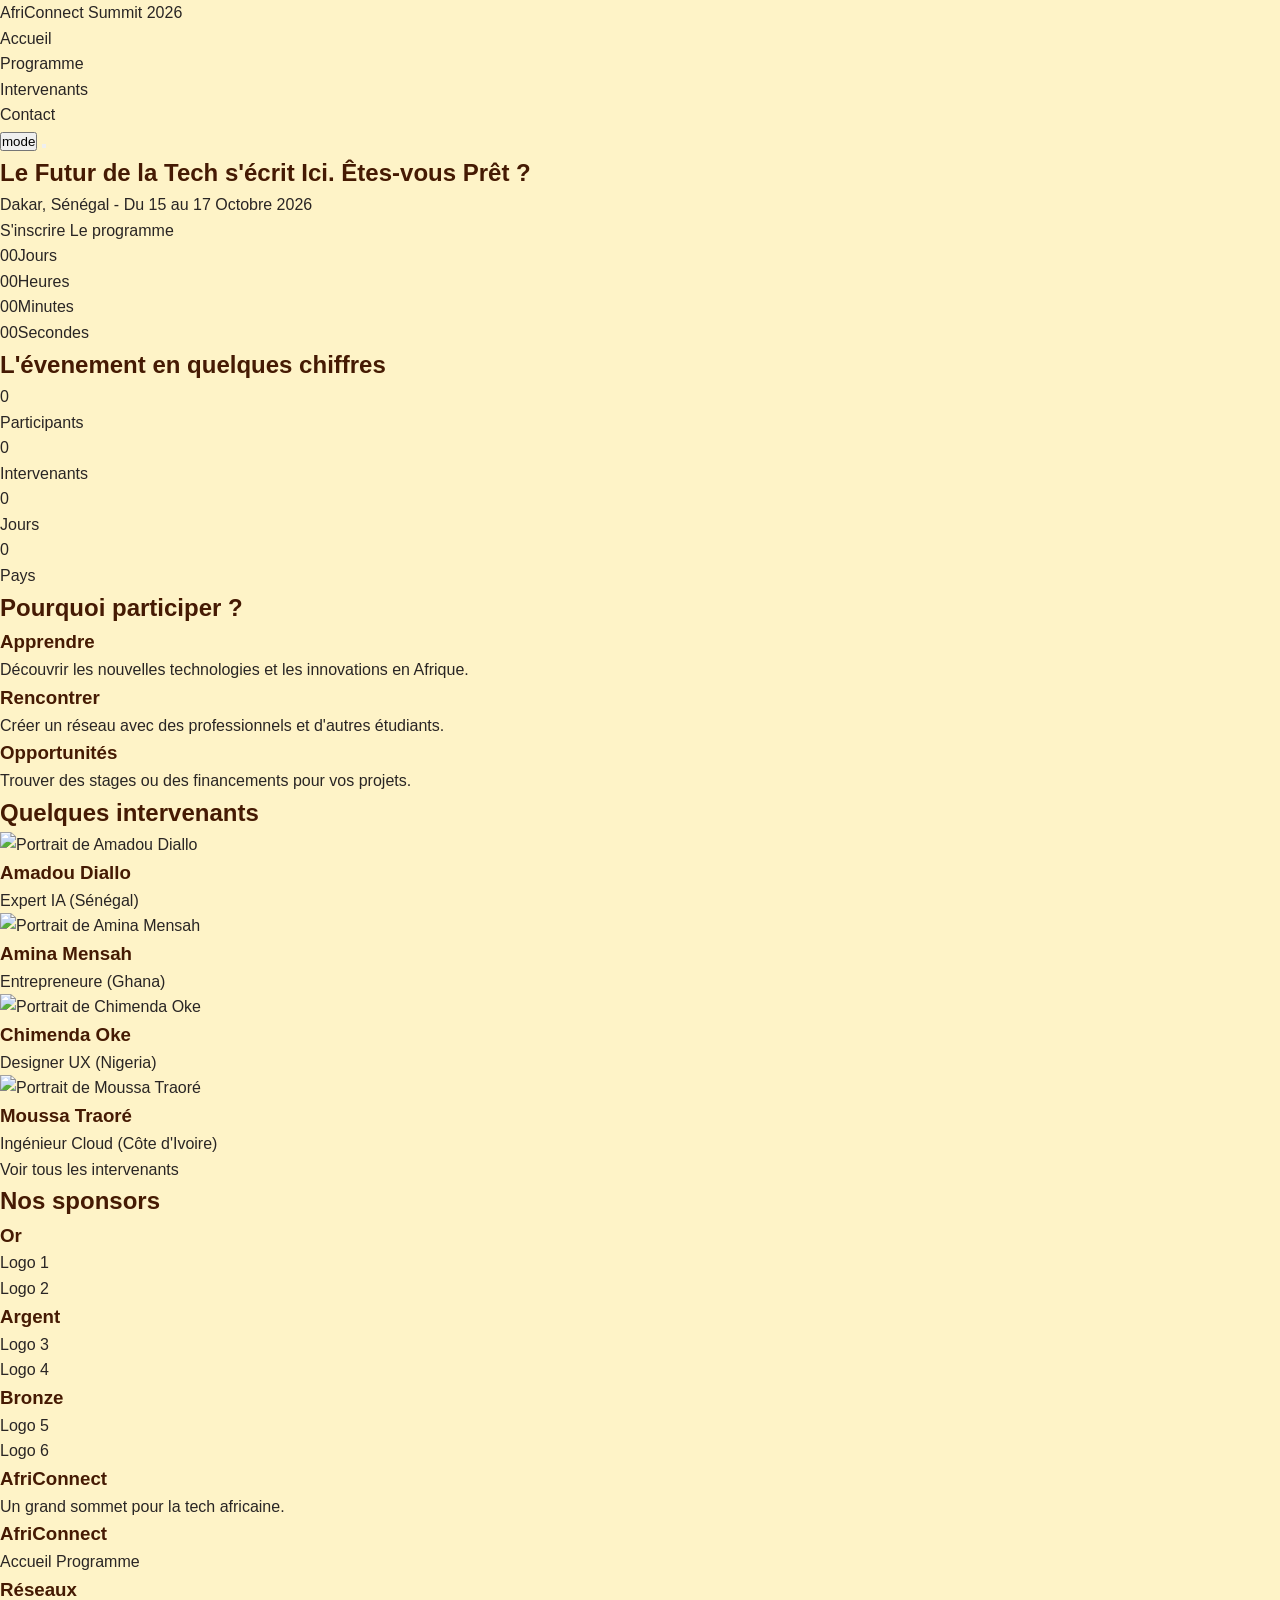
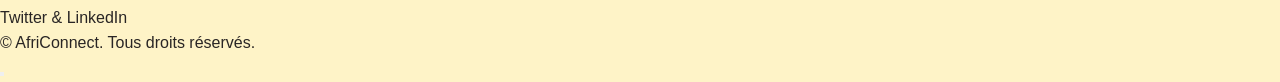
==== index.html @ 82959a4e "Configuration du fichier style.css, des variables globales et des polices" ====
<!DOCTYPE html>
<html lang="fr">
<head>
    <meta charset="UTF-8">
    <meta name="viewport" content="width=device-width, initial-scale=1.0">
    <title>AfriConnectSummit—Accueil</title>
<link rel="stylesheet" href="./css/style.css">
</head>
<body>
    <header class="main-header">
        <nav class="navbar">
            <a href="index.html" class="Nav-logo" >AfriConnect Summit 2026</a>
            <ul class="Nav-links">
                <li>
                    <a href="index.html" class="active">Accueil</a>
                </li>
                <li>
                    <a href="programme.html">Programme</a>
                </li>
                <li>
                    <a href="intervenants.html">Intervenants</a>
                </li>
                <li>
                    <a href="contact.html">Contact</a>
                </li>
            </ul>
             <div class="nav-buttons">
                <button id="theme-toggle">mode</button>
                <button class="hamburger"></button>
            </div>
        </nav>
    </header>

    <main>
        <section class="Hero">
                <h1>Le Futur de la Tech s'écrit Ici. Êtes-vous Prêt ?</h1>
                <p class="Hero-subtitle">Dakar, Sénégal - Du 15 au 17 Octobre 2026</p>
                <div class="hero-buttons">
                    <a href="contact.html" class="btn">S'inscrire</a>
                    <a href="programme.html" class="btn">Le programme</a>
                </div>
                <div class="countdown">
                    <div> <span id="jour">00</span>Jours</div>
                    <div> <span id="heure">00</span>Heures</div>
                   <div> <span id="minute">00</span>Minutes</div>
                    <div> <span id="seconde">00</span>Secondes</div>
                </div>
        </section>
        <section class="stats">
            <h2>L'évenement en quelques chiffres</h2>
            <div class="stats-container">
                <div class="parti-stats">
                     <span class="num" nombre="1200">0</span>
                    <p>Participants</p>
                </div>
                 <div class="parti-stats">
                     <span class="num" nombre="48">0</span>
                    <p>Intervenants</p>
                </div>
                 <div class="parti-stats">
                     <span class="num" nombre="3">0</span>
                    <p>Jours</p>
                </div>
                 <div class="parti-stats">
                     <span class="num" nombre="12">0</span>
                    <p>Pays</p>
                </div>
            </div>
        </section>
        <section class="arguments">
            <h2>Pourquoi participer ?</h2>
            <div class="container-argu">
                <article class="partie-article">
                    <i class="bi bi-cpu"></i>
                    <h3>Apprendre</h3>
                    <p>Découvrir les nouvelles technologies et les innovations en Afrique.</p>
                </article>
                 <article class="partie-article">
                    <i class="bi bi-pop"></i>
                    <h3>Rencontrer</h3>
                    <p>Créer un réseau avec des professionnels et d'autres étudiants.</p>
                </article>
                 <article class="partie-article">
                    <i class="bi bi-stage"></i>
                    <h3>Opportunités</h3>
                    <p>Trouver des stages ou des financements pour vos projets.</p>
                </article>
            </div>
        </section>
        <section class="intervenants">
            <h2>Quelques intervenants</h2>
             <div class="inter-grille">
                <article class="inter-carte">
                    <img src="" alt="Portrait de Amadou Diallo">
                    <h3>Amadou Diallo</h3>
                    <p>Expert IA (Sénégal)</p>
                </article>
                <article class="inter-carte">
                    <img src="" alt="Portrait de Amina Mensah">
                    <h3> Amina Mensah</h3>
                    <p>Entrepreneure (Ghana)</p>
                </article>
                <article class="inter-carte">
                    <img src="" alt="Portrait de Chimenda Oke">
                    <h3> Chimenda Oke</h3>
                    <p>Designer UX (Nigeria)</p>
                </article>
                 <article class="inter-carte">
                    <img src="" alt="Portrait de Moussa Traoré">
                    <h3>Moussa Traoré</h3>
                    <p>Ingénieur Cloud (Côte d'Ivoire)</p>
                </article>
                </div>
                <a href="intervenants.html" class="link-more">Voir tous les intervenants</a>
        </section>
        <section class="sponsor">
            <h2>Nos sponsors</h2>
            <div class="sponsor-level">
                <h3>Or</h3>
                <div class="logo-flex"><div>Logo 1</div><div>Logo 2</div></div>
            </div>

             <div class="sponsor-level">
                <h3>Argent</h3>
                <div class="logo-flex"><div>Logo 3</div><div>Logo 4</div></div>
            </div>
            <div class="sponsor-level">
                <h3>Bronze</h3>
                <div class="logo-flex"><div>Logo 5</div><div>Logo 6</div></div>
            </div>

        </section>
    </main>

    <footer class="footer">
        <div class="grille-footer">
            <div>
                 <h3>AfriConnect</h3>
                <p>Un grand sommet pour la tech africaine.</p>
            </div>
           
             <div>
                 <h3>AfriConnect</h3>
                <p>
                    <a href="index.html">Accueil</a> 
                    <a href="programme.html">Programme</a>
                </p>
            </div>

             <div>
                 <h3>Réseaux</h3>
                <p>Twitter & LinkedIn</p>
                 <p class="copy">&copy; <span id="year"></span> AfriConnect. Tous droits réservés.</p>
        <button id="back-to-top"></button>
            </div>

        </div>

    </footer>

    
    <script src="./js/main.js"></script>
</body>
</html>
---- css/style.css ----
@import url('https:googleapis.com');
:root {
    --police-titre: 'Montserrat',sans-serif;
    --police-corps: 'Open Sans',sans-serif;

    --couleur-primaire: #78350f;
    --couleur-secondaire: #451a03;

    --couleur-fond:#fef3c7; 
    --couleur-texte: #292524;  
    
    --arrondi-composant: 8px;
    --transition-vitesse: 0.3s ease ;

}

[data-theme='dark'] {
    --couleur-fond: #1c1917;  
    --couleur-texte: #f5f5f4;    
    --couleur-primaire: #fcd34d;
    --couleur-secondaire: #2e2a24;  
    
}

* {
    margin: 0;
    padding: 0;
    box-sizing: border-box;
}

body{
    font-family: var(--police-corps);
    background-color: var(--couleur-fond);
    color: var(--couleur-texte);
    line-height: 1.6;

    transition: background-color var(--transition-vitesse), color var(--transition-vitesse);

}

h1,h2,h3,h4 {
    font-family: var(--police-titre);
    color: var(--couleur-secondaire);
    transition: color var(--transition-vitesse);
}

[data-theme='dark'] h1,
[data-theme='dark'] h2,
[data-theme='dark'] h3,
[data-theme='dark'] h4 {
    color: var(--couleur-texte);
}

a {
    text-decoration: none;
    color: inherit;
}

ul {
    list-style: none;
}
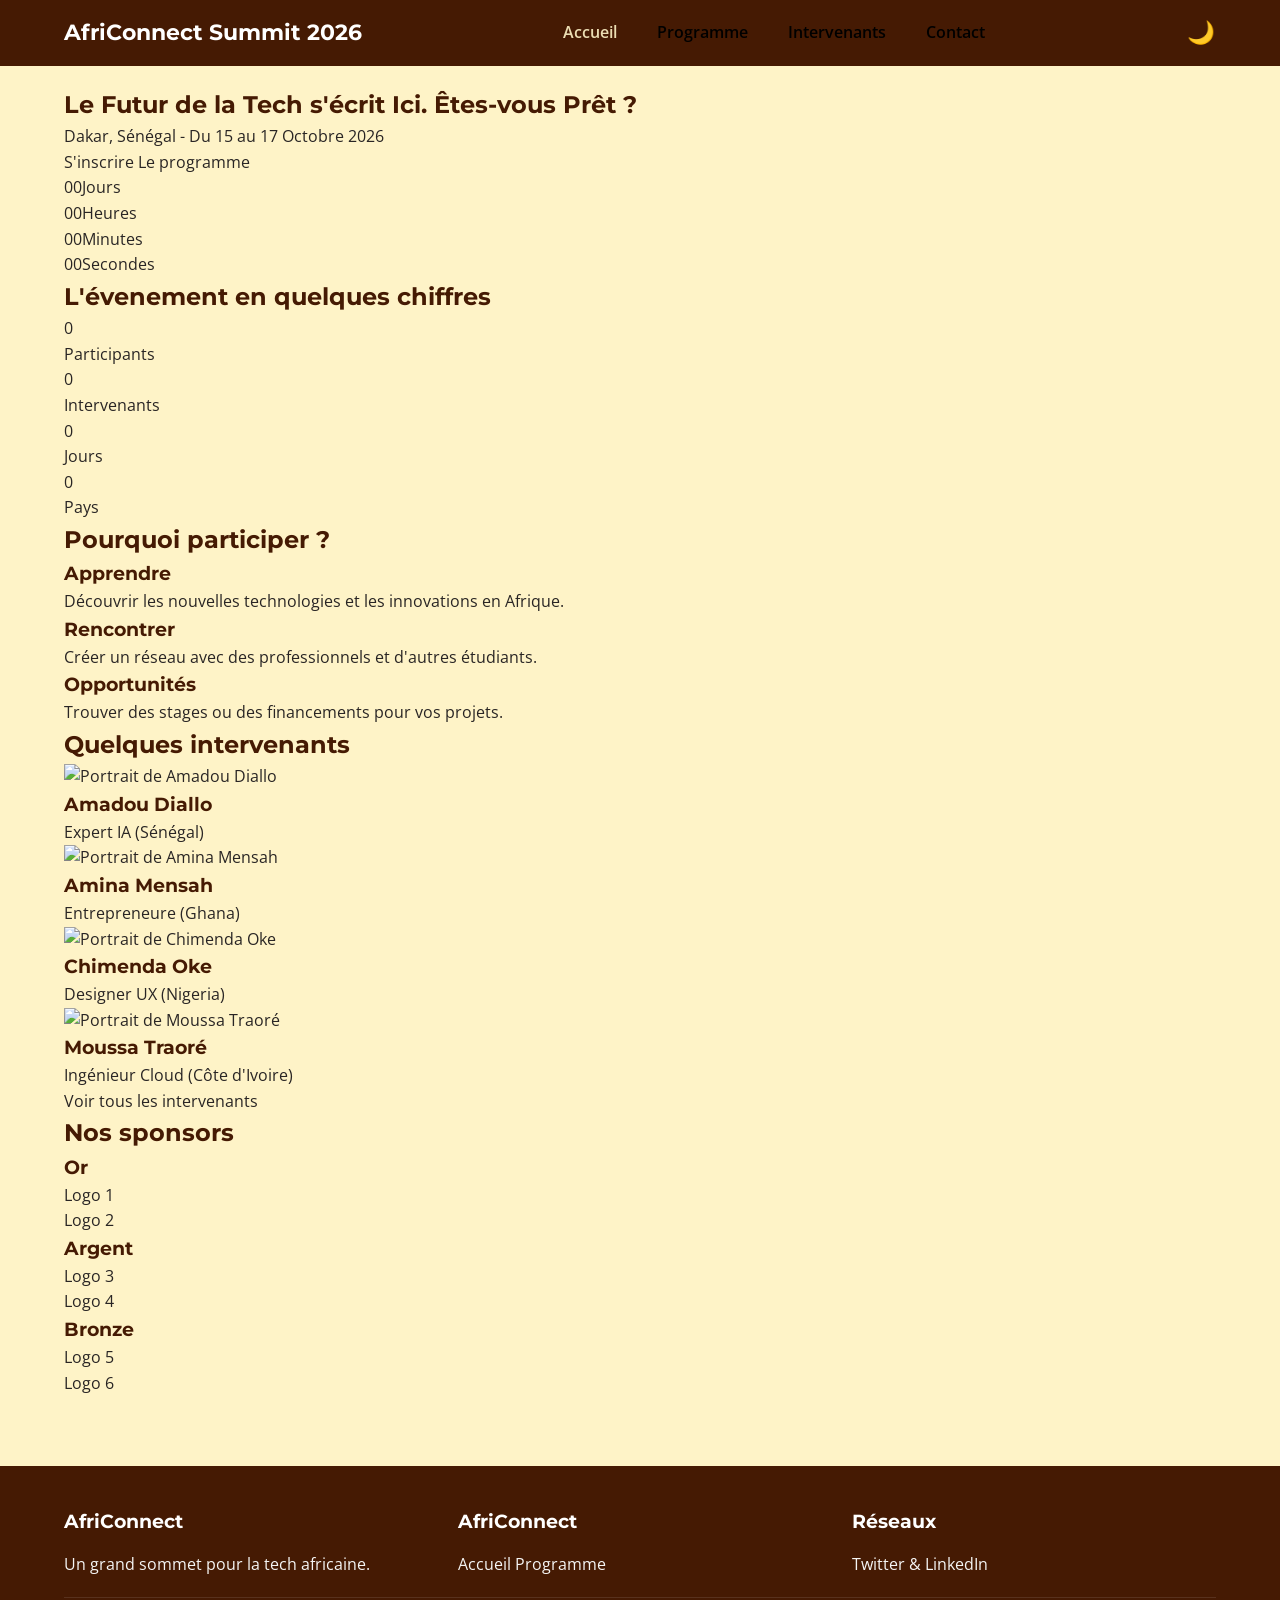
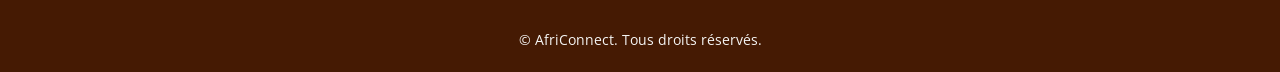
==== commit 7266cd52: "Stylisation de la navbar, du footer et adaptabilité mobile en Flexbox" ====
--- a/index.html
+++ b/index.html
@@ -26,7 +26,7 @@
             </ul>
              <div class="nav-buttons">
                 <button id="theme-toggle">mode</button>
-                <button class="hamburger"></button>
+                <button class="hamburger">☰</button>
             </div>
         </nav>
     </header>
@@ -150,11 +150,12 @@
              <div>
                  <h3>Réseaux</h3>
                 <p>Twitter & LinkedIn</p>
-                 <p class="copy">&copy; <span id="year"></span> AfriConnect. Tous droits réservés.</p>
+                
         <button id="back-to-top"></button>
             </div>
-
+            
         </div>
+         <p class="copy">&copy; <span id="year"></span> AfriConnect. Tous droits réservés.</p>
 
     </footer>
 
--- a/css/style.css
+++ b/css/style.css
@@ -1,4 +1,4 @@
-@import url('https:googleapis.com');
+@import url('https://fonts.googleapis.com/css2?family=Montserrat:wght@400;700&family=Open+Sans:wght@400;600&display=swap');
 :root {
     --police-titre: 'Montserrat',sans-serif;
     --police-corps: 'Open Sans',sans-serif;
@@ -43,6 +43,11 @@
     color: var(--couleur-secondaire);
     transition: color var(--transition-vitesse);
 }
+img {
+    max-width: 100%;
+    height: auto;
+    display: block;
+}
 
 [data-theme='dark'] h1,
 [data-theme='dark'] h2,
@@ -60,7 +65,164 @@
     list-style: none;
 }
 
-
-
-
-
+.main-header {
+    background-color: var(--couleur-secondaire);
+    color: #ffffff; 
+    position: sticky; 
+    top: 0;
+    z-index: 1000;
+    padding: 15px 5%;
+}
+
+.navbar{
+    display: flex;
+    justify-content: space-between;
+    align-items: center;
+}
+
+.Nav-logo{
+    font-family: var(--police-titre);
+    font-size: 1.4rem;
+    font-weight: bold;
+    color: #ffffff;
+    white-space: nowrap;
+}
+
+.Nav-links{
+    display: flex;
+    gap: 20px;
+}
+.Nav-links a {
+    color: #000000; 
+    font-weight: 600;
+    padding: 5px 10px;
+    transition: color var(--transition-vitesse);
+}
+
+.Nav-links a:hover, 
+.Nav-links a.active {
+    color: var(--couleur-fond); 
+    opacity: 0.9;
+}
+
+
+.nav-buttons {
+    display: flex;
+    align-items: center;
+    gap: 15px;
+}
+
+#theme-toggle {
+    background: transparent;
+    border: none;
+    color: #ffffff;
+    font-size: 0;
+    cursor: pointer;
+    position: relative;
+    width: 30px;
+    height: 30px;
+    display: flex;
+    align-items: center;
+    justify-content: center;
+}
+#theme-toggle::after {
+    content: "🌙";       
+    font-size: 1.4rem;  
+    position: absolute;
+
+}
+
+.hamburger {
+    background: transparent;
+    border: none;
+    color: white;
+    font-size: 1.6rem;
+    cursor: pointer;
+    display: none;
+}
+
+#theme-toggle:hover,
+.hamburger:hover {
+    transform: scale(1.1);
+    transition: transform var(--transition-vitesse);
+}
+main {
+    display: block; 
+    width: 100%;
+    padding: 20px 5%; 
+}
+.footer {
+    width: 100%;
+    max-width: 100%;
+    margin: 50px 0 0 0;
+    padding: 40px 5% 20px;
+    background-color: var(--couleur-secondaire);
+    color: #f5f5f4;
+}
+
+.grille-footer{
+    display: flex;
+    justify-content: space-between;
+    flex-wrap: wrap;
+    gap: 30px;
+    margin-bottom: 30px;
+    border-bottom: 1px solid rgba(255, 255, 255, 0.1);
+    padding-bottom: 20px;
+}
+
+.grille-footer div {
+    flex: 1;
+    min-width: 200px;
+}
+
+.footer h3 {
+    color: #ffffff;
+    margin-bottom: 15px;
+    font-size: 1.2rem;
+}
+
+.footer a {
+    color:  #f5f5f4;
+}
+.footer a:hover {
+    text-decoration: underline;
+}
+
+
+.copy {
+    text-align: center;
+    font-size:  0.9rem;
+    position: relative;
+}
+#back-to-top{
+    position: fixed;
+    bottom: 20px;
+    right: 20px;
+    background-color: var(--couleur-primaire);
+    color: #ffffff;
+    border: none;
+    width: 40px;
+    height: 40px;
+    border-radius: 50%;
+    cursor: pointer;
+    font-size: 1.2rem;
+    display: none;
+    z-index: 999;
+}
+
+@media (max-width: 768px) {
+    .Nav-links {
+        display: none; 
+    }
+    
+    .hamburger {
+        display: block; 
+    }
+
+    .grille-footer {
+        flex-direction: column; 
+    }
+}
+
+
+
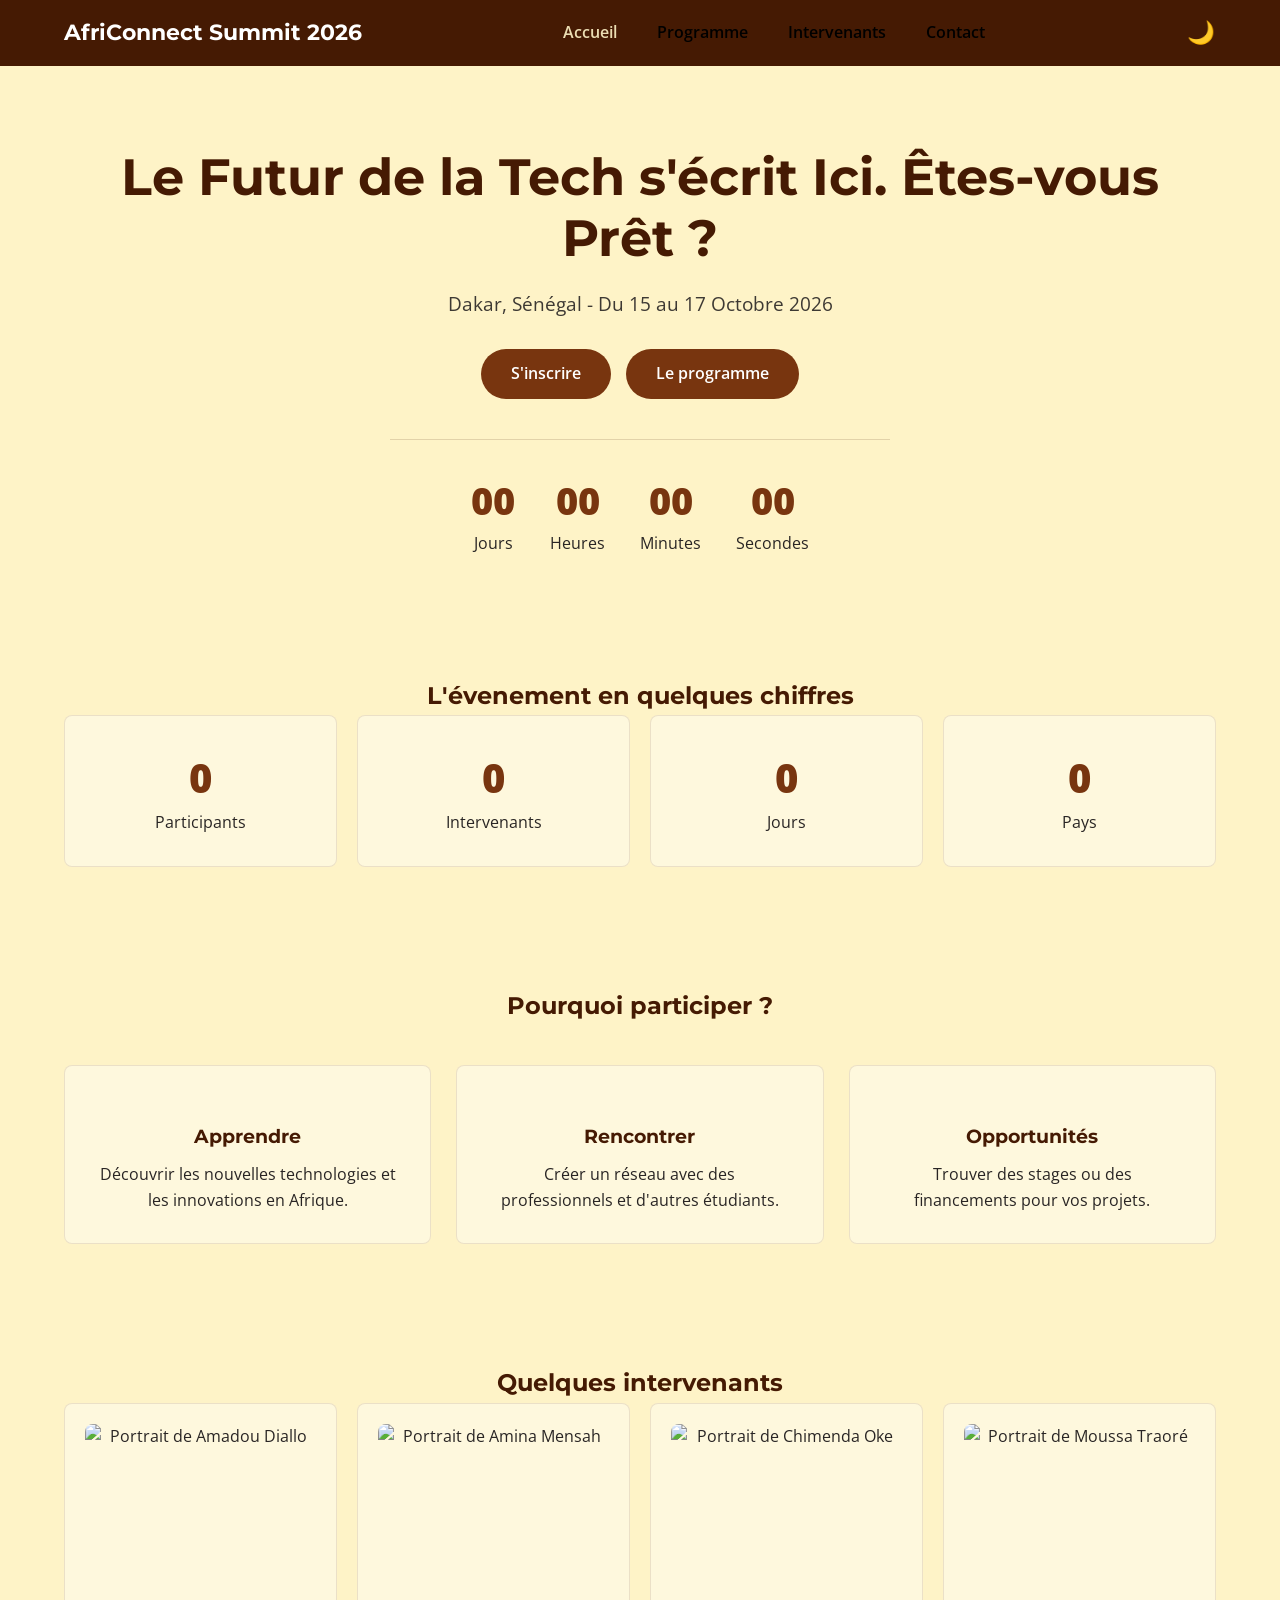
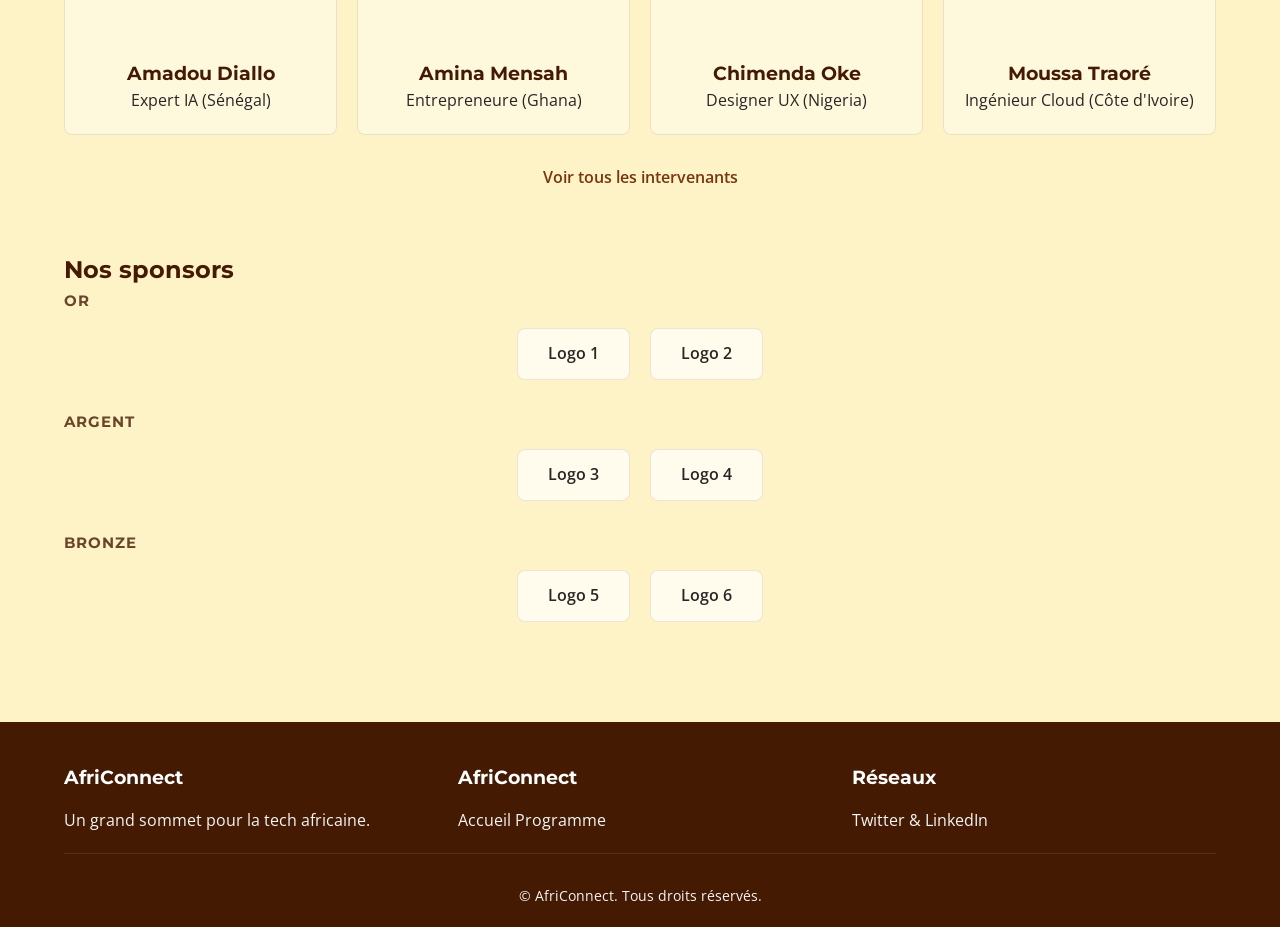
==== commit 68b7f812: "Mise en page de la page d'accueil en CSS Grid et Flexbox" ====
--- a/index.html
+++ b/index.html
@@ -32,9 +32,9 @@
     </header>
 
     <main>
-        <section class="Hero">
+        <section class="hero">
                 <h1>Le Futur de la Tech s'écrit Ici. Êtes-vous Prêt ?</h1>
-                <p class="Hero-subtitle">Dakar, Sénégal - Du 15 au 17 Octobre 2026</p>
+                <p class="sous-titre">Dakar, Sénégal - Du 15 au 17 Octobre 2026</p>
                 <div class="hero-buttons">
                     <a href="contact.html" class="btn">S'inscrire</a>
                     <a href="programme.html" class="btn">Le programme</a>
--- a/css/style.css
+++ b/css/style.css
@@ -223,6 +223,209 @@
         flex-direction: column; 
     }
 }
-
-
-
+.hero{
+    padding: 60px 0;
+    text-align: center;
+    max-width: 1200px;
+    margin: 0 auto;
+}
+.hero h1{
+    font-size: clamp(1.8rem, 4vw, 3.2rem);
+    line-height: 1.2;
+    margin-bottom: 20px;
+
+}
+.hero .sous-titre {
+    font-size: clamp(1rem, 1.5vw, 1.2rem);
+    margin-bottom: 30px;
+    opacity: 0.9;
+}
+ .hero-buttons{
+    display: flex;
+    justify-content: center;
+    gap: 15px;
+    flex-wrap: wrap;
+    margin-bottom: 40px;
+ }
+
+.hero .btn{
+    display: inline-block;
+    background-color: var(--couleur-primaire);
+    color: #ffffff;
+    padding: 12px 30px;
+    border-radius: 50px;
+    font-weight: 600;
+    transition: transform var(--transition-vitesse), box-shadow var(--transition-vitesse);
+}
+.hero .btn:hover {
+    transform: translateY(-3px);
+    box-shadow: 0 10px 20px rgba(120, 53, 15, 0.2);
+}
+
+.countdown{
+    display: flex;
+    justify-content: center;
+    gap: clamp(15px, 4vw, 35px); 
+    border-top: 1px solid rgba(69, 26, 3, 0.15);
+    padding-top: 30px;
+    max-width: 500px;
+    margin: 30px auto 0 auto;
+}
+ .countdown div{
+    text-align: center;
+ }
+
+ .countdown span{
+    font-size: clamp(1.6rem, 3vw, 2.5rem);
+    font-weight: 800;
+    color: var(--couleur-primaire);
+    display: block;
+ }
+
+ .countdown p{
+    font-size: 0.8rem;
+    text-transform: uppercase;
+    letter-spacing: 0.5px;
+ }
+
+ .stats{
+    padding: 60px 0;
+    text-align: center;
+    max-width: 1200px;
+    margin: 0 auto;
+ }
+ .stats-container{
+    display: grid;
+    grid-template-columns: repeat(auto-fit, minmax(200px, 1fr));
+    gap: 20px
+ }
+.parti-stats{
+    background-color: rgba(255, 255, 255, 0.4);
+    border: 1px solid rgba(69, 26, 3, 0.1);
+    border-radius: var(--arrondi-composant);
+    padding: 30px 20px;
+    transition: transform var(--transition-vitesse);
+}
+
+.parti-stats:hover{
+    transform: translateY(-5px);
+}
+.parti-stats .num{
+    font-size: 2.5rem;
+    font-weight: 800;
+    color: var(--couleur-primaire);
+    display: block;
+}
+.arguments {
+    padding: 60px 0;
+    max-width: 1200px;
+    margin: 0 auto;
+    text-align: center;
+}
+.arguments h2{
+    margin-bottom: 40px ;
+}
+.container-argu{
+    display: grid;
+    grid-template-columns: repeat(auto-fit, minmax(260px, 1fr));
+    gap: 25px;
+}
+
+.partie-article{
+    background-color: rgba(255, 255, 255, 0.4);
+    border: 1px solid rgba(69, 26, 3, 0.1);
+    border-radius: var(--arrondi-composant);
+    padding: 30px;
+    transition: transform var(--transition-vitesse);
+}
+.partie-article:{
+    transform: translateY(-5px);
+}
+
+.partie-article i {
+    font-size: 2.5rem;
+    color: var(--couleur-primaire);
+    display: inline-block;
+    margin-bottom: 15px;
+}
+
+.partie-article h3{
+    margin-bottom: 10px;
+}
+.intervenants{
+    padding: 60px 0;
+    max-width: 1200px;
+    margin: 0 auto;
+    text-align: center;
+}
+.inter-grille{
+    display: grid;
+    grid-template-columns: repeat(auto-fit, minmax(220px, 1fr));
+    gap: 20px;
+}
+.inter-carte{
+    background-color: rgba(255, 255, 255, 0.4);
+    border: 1px solid rgba(69, 26, 3, 0.1);
+    border-radius: var(--arrondi-composant);
+    padding: 20px;
+}
+.inter-carte img {
+    width: 100%;
+    height: 220px;
+    object-fit: cover; 
+    border-radius: var(--arrondi-composant);
+    margin-bottom: 15px;
+}
+.link-more{
+    display: inline-block;
+    margin-top: 30px;
+    color: var(--couleur-primaire);
+    font-weight: 600;
+    transition: color var(--transition-vitesse);
+}
+.link-more:hover{
+    text-decoration: underline;
+}
+
+.sponsors{
+    padding: 60px 0;
+    max-width: 1200px;
+    margin: 0 auto;
+    text-align: center;
+}
+
+.sponsors h2{
+    margin-bottom: 40px;
+}
+.sponsor-level{
+    margin-bottom: 30px;
+}
+.sponsor-level h3{
+    font-size: 0.95rem;
+    margin-bottom: 15px;
+    text-transform: uppercase;
+    letter-spacing: 1px;
+    opacity: 0.8;
+}
+.logo-flex{
+    display: flex;
+    justify-content: center;
+    gap: 20px;
+    flex-wrap: wrap; 
+}
+.logo-flex div{
+    background-color: rgba(255, 255, 255, 0.7);
+    border: 1px solid rgba(69, 26, 3, 0.1);
+    padding: 12px 30px;
+    border-radius: var(--arrondi-composant);
+    font-weight: 600;
+}
+
+
+
+
+
+
+
+
+
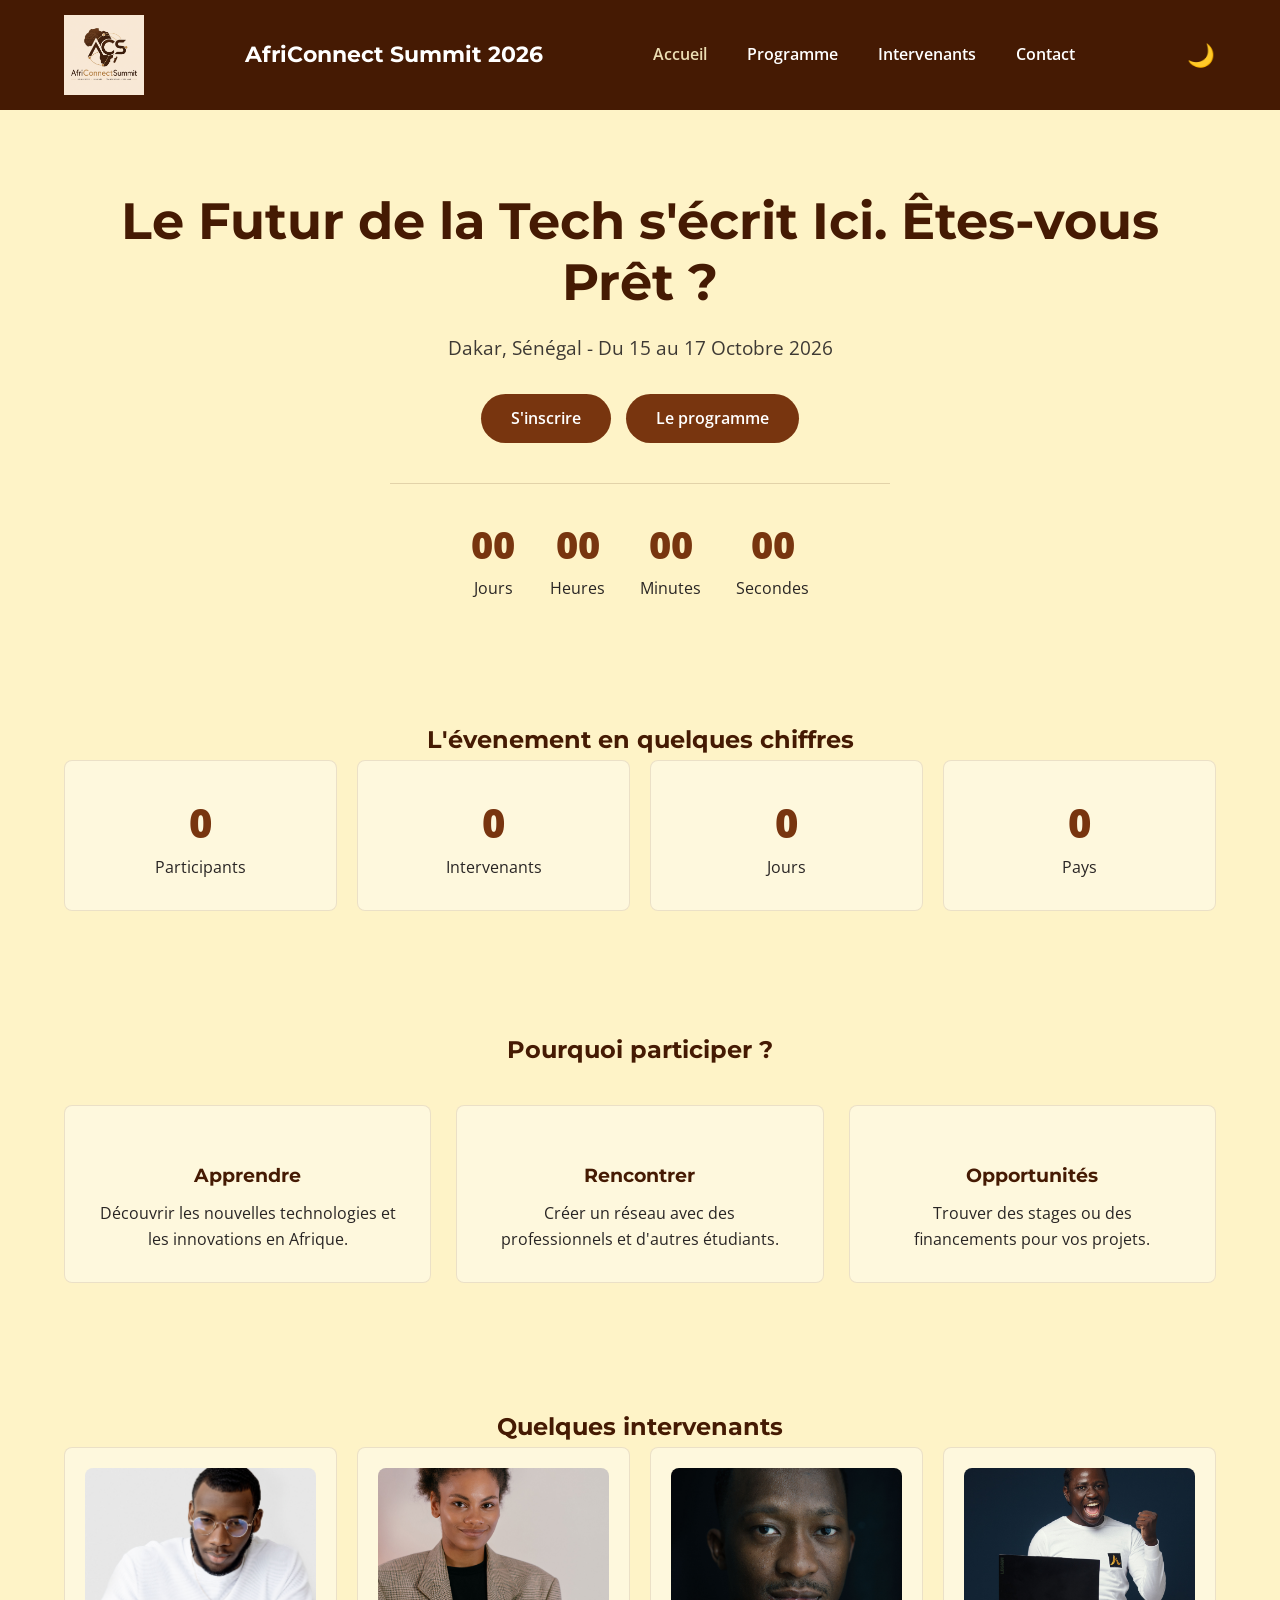
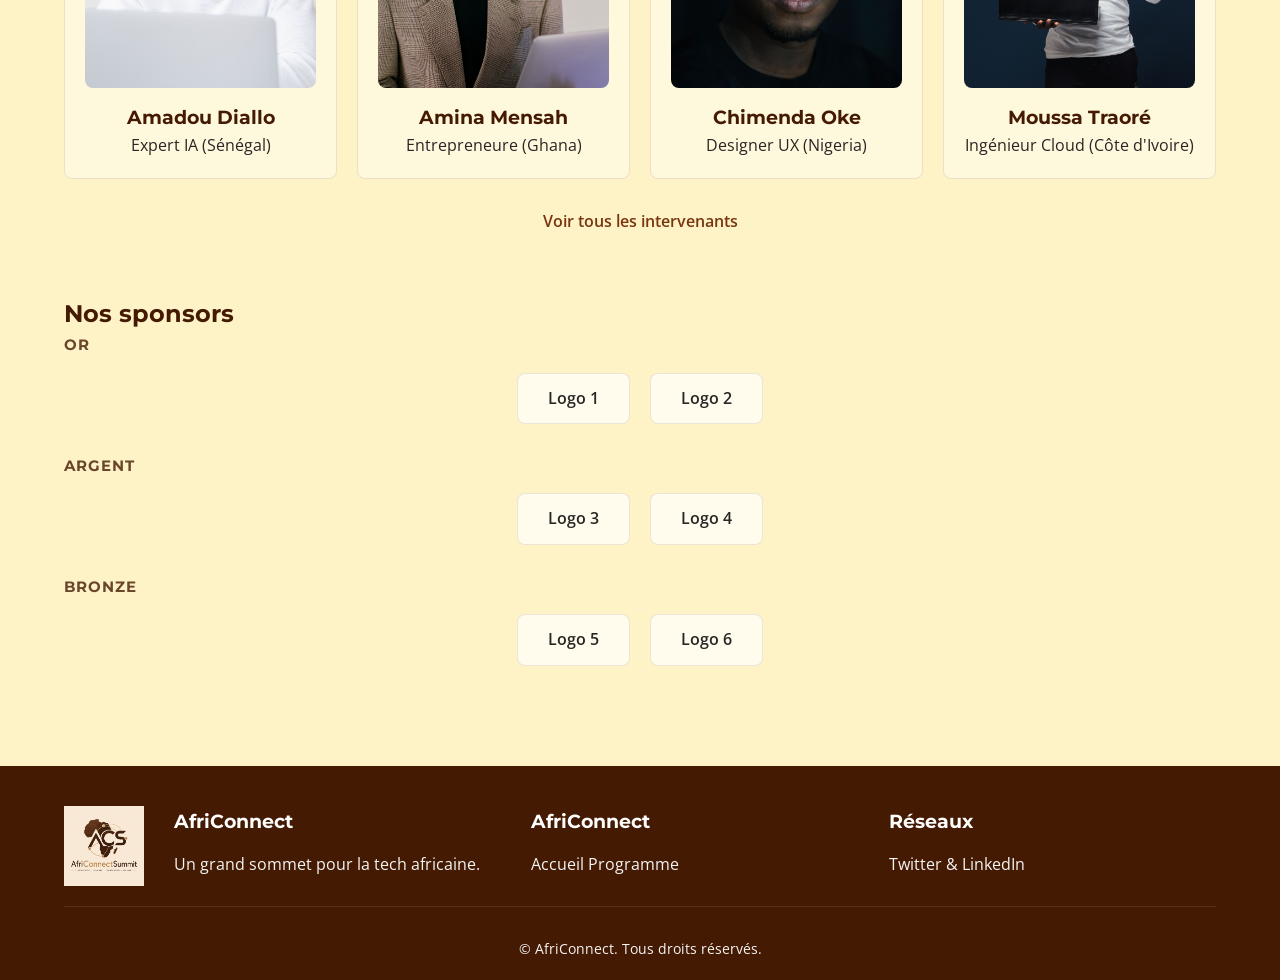
==== commit 69d5c79c: "Stylisation des pages secondaires et intégration de la FAQ en accordéon CSS pur" ====
--- a/index.html
+++ b/index.html
@@ -9,7 +9,8 @@
 <body>
     <header class="main-header">
         <nav class="navbar">
-            <a href="index.html" class="Nav-logo" >AfriConnect Summit 2026</a>
+            <img src="./images/logo.png" width="80" height="80">
+            <a href="index.html" class="Nav-logo"  >AfriConnect Summit 2026</a>
             <ul class="Nav-links">
                 <li>
                     <a href="index.html" class="active">Accueil</a>
@@ -91,22 +92,22 @@
             <h2>Quelques intervenants</h2>
              <div class="inter-grille">
                 <article class="inter-carte">
-                    <img src="" alt="Portrait de Amadou Diallo">
+                    <img src="./images/h1.jpg" alt="Portrait de Amadou Diallo">
                     <h3>Amadou Diallo</h3>
                     <p>Expert IA (Sénégal)</p>
                 </article>
                 <article class="inter-carte">
-                    <img src="" alt="Portrait de Amina Mensah">
+                    <img src="./images/f1.jpg" alt="Portrait de Amina Mensah">
                     <h3> Amina Mensah</h3>
                     <p>Entrepreneure (Ghana)</p>
                 </article>
                 <article class="inter-carte">
-                    <img src="" alt="Portrait de Chimenda Oke">
+                    <img src="./images/h2.jpg" alt="Portrait de Chimenda Oke">
                     <h3> Chimenda Oke</h3>
                     <p>Designer UX (Nigeria)</p>
                 </article>
                  <article class="inter-carte">
-                    <img src="" alt="Portrait de Moussa Traoré">
+                    <img src="./images/h3.jpg" alt="Portrait de Moussa Traoré">
                     <h3>Moussa Traoré</h3>
                     <p>Ingénieur Cloud (Côte d'Ivoire)</p>
                 </article>
@@ -134,6 +135,7 @@
 
     <footer class="footer">
         <div class="grille-footer">
+            <img src="./images/logo.png" width="80" height="80">
             <div>
                  <h3>AfriConnect</h3>
                 <p>Un grand sommet pour la tech africaine.</p>
--- a/css/style.css
+++ b/css/style.css
@@ -78,6 +78,8 @@
     display: flex;
     justify-content: space-between;
     align-items: center;
+    flex-wrap:wrap;
+    position:relative;
 }
 
 .Nav-logo{
@@ -92,8 +94,9 @@
     display: flex;
     gap: 20px;
 }
+
 .Nav-links a {
-    color: #000000; 
+    color: white; 
     font-weight: 600;
     padding: 5px 10px;
     transition: color var(--transition-vitesse);
@@ -219,9 +222,17 @@
         display: block; 
     }
 
-    .grille-footer {
-        flex-direction: column; 
-    }
+  .grille-footer{
+    flex-direction:column;
+    text-align:center;
+    align-items:center;
+}
+
+.grille-footer div{
+    width:100%;
+}
+
+
 }
 .hero{
     padding: 60px 0;
@@ -338,7 +349,7 @@
     padding: 30px;
     transition: transform var(--transition-vitesse);
 }
-.partie-article:{
+.partie-article{
     transform: translateY(-5px);
 }
 
@@ -420,12 +431,342 @@
     border-radius: var(--arrondi-composant);
     font-weight: 600;
 }
-
-
-
-
-
-
-
-
-
+.Titre{
+   padding: 60px 0;
+   max-width: 1200px;
+   margin: 0 auto;
+   text-align: center;
+}
+
+.Titre h1{
+    font-size: clamp(1.6rem, 3.5vw, 2.8rem);
+    line-height: 1.2;
+    margin-bottom: 15px;
+}
+
+.entete{
+    font-size:0.95rem;
+    opacity:0.8 ;
+}
+
+.entete a{
+    color:  var(--couleur-primaire);
+    font-weight: 600;
+}
+
+.programme{
+    padding: 30px 0;
+   max-width: 1200px;
+   margin: 0 auto;
+}
+
+.tabs{
+    display: flex;
+    justify-content: center;
+    gap: 10px;
+    margin-bottom: 30px;
+}
+
+.tab-link{
+    background-color: rgba(255, 255, 255, 0.6) ;
+    border:  1px solid rgba(69, 26, 3, 0.1);
+    color:var(--couleur-texte) ;
+    padding: 10px 25px;
+    font-size: 1rem;
+    font-weight: 600;
+    cursor: pointer;
+    border-radius:  50px;
+    transition: var(--transition-vitesse);
+}
+.tab-link.active, .tab-link:hover {
+    background-color: var(--couleur-primaire);
+    color: #ffffff;
+    border-color: var(--couleur-primaire);
+}
+.panel{
+    display: none;
+}
+
+.panel.active{
+    display: block;
+}
+table {
+    width: 100%;
+    border-collapse: collapse; /* Supprime les doubles bordures */
+    background-color: rgba(255, 255, 255, 0.5);
+    border: 1px solid rgba(69, 26, 3, 0.15) !important;
+    border-radius: var(--arrondi-composant);
+    overflow: hidden;
+    margin-bottom: 40px;
+}
+
+th, td {
+    padding: 15px;
+    text-align: left;
+}
+
+th {
+    background-color: var(--couleur-secondaire);
+    color: #ffffff;
+    font-family: var(--police-titre);
+    font-weight: 600;
+}
+
+
+tr:nth-child(even) {
+    background-color: rgba(255, 255, 255, 0.3); 
+}
+
+.theme{
+    padding: 40px 0;
+    text-align: center;
+}
+.theme h2{
+    margin-bottom: 30px;
+}
+.themes-grid {
+     display: grid;
+    grid-template-columns: repeat(auto-fit, minmax(240px, 1fr));
+    gap: 20px;
+}
+
+.theme-card{
+    background-color: rgba(255, 255, 255, 0.4);
+    border: 1px solid rgba(69, 26, 3, 0.1);
+    border-radius: var(--arrondi-composant);
+    padding: 25px;
+    text-align: left;
+}
+
+.theme-card h3{
+     color: var(--couleur-primaire);
+    margin-bottom: 10px;
+    font-size: 1.2rem;
+}
+
+.filtre{
+    display: flex;
+    justify-content: center;
+    gap: 10px;
+    flex-wrap: wrap;
+    margin-bottom: 40px;
+    max-width: 1200px;
+    margin-left: auto;
+    margin-right: auto;
+}
+
+.filtre-btn{
+    background-color: transparent;
+    border: 1px solid var(--couleur-secondaire);
+    color: var(--couleur-secondaire);
+    padding: 8px 20px;
+    border-radius: 50px;
+    cursor: pointer;
+    font-weight: 600;
+    transition: var(--transition-vitesse);
+}
+
+.filtre-btn.active,  .filtre-btn:hover{
+    background-color: var(--couleur-secondaire);
+    color: #ffffff;
+}
+.intervenants-liste{
+    max-width: 1200px;
+    margin: 0 auto 50px auto;
+}
+
+.grille-intervenants{
+    display: grid;
+    grid-template-columns: repeat(auto-fit, minmax(240px, 1fr));
+    gap: 25px;
+}
+.grille-intervenants .intervenant-card {
+    background-color: rgba(255, 255, 255, 0.4);
+    border: 1px solid rgba(69, 26, 3, 0.1);
+    border-radius: var(--arrondi-composant);
+    padding: 20px;
+    text-align: center;
+    transition: transform var(--transition-vitesse);
+}
+
+.grille-intervenants .intervenant-card {
+    transform: translateY(-5px);
+}
+
+.grille-intervenants .intervenant-card img {
+    width: 100%;
+    height: 240px;
+    object-fit: var(--arrondi-composant);
+    margin-bottom: 15px;
+}
+
+.contact{
+    max-width: 1200px;
+    margin: 0 auto;
+    padding: 20px 0;
+}
+
+.forme-container{
+    display: flex;
+    justify-content: space-between;
+    gap: 40px;
+    flex-wrap: wrap;
+}
+.col-forme{
+    flex: 1.3;
+    min-width: 300px;
+    background-color: rgba(255, 255, 255, 0.4);
+    border: 1px solid rgba(69, 26, 3, 0.1);
+    border-radius: var(--arrondi-composant);
+    padding: 30px;
+}
+
+.col-info{
+    flex: 0.7;
+    min-width: 280px;
+    background-color: rgba(255, 255, 255, 0.2);
+    border: 1px solid rgba(69, 26, 3, 0.1);
+    border-radius: var(--arrondi-composant);
+    padding: 30px;
+}
+
+.col-forme h2 , .col-info h2 {
+    margin-bottom: 20px;
+    font-size: 1.4rem;
+}
+
+#forme label{
+    display: block;
+    margin-top: 15px;
+    font-weight: 600;
+    font-size: 0.95rem;
+}
+
+#forme input, #forme select, #forme textarea{
+    width: 100%;
+    padding: 10px 12px;
+    margin-top: 5px;
+    border: 1px solid rgba(69, 26, 3, 0.2);
+    border-radius: var(--arrondi-composant);
+    background-color: #ffffff;
+    font-family: var(--police-corps);
+    font-size: 1rem;
+    color: var(--couleur-texte);
+    transition: var(--transition-vitesse);
+}
+
+#forme input:focus,#forme select:focus , #forme textarea:focus{
+    outline: none;
+    border-color: var(--couleur-primaire);
+    box-shadow: 0 0 0 3px rgba(120, 53, 15, 0.1);
+}
+.erreur{
+    color: #dc2626;
+    font-size: 0.85rem;
+    display: block;
+    margin-top: 3px;
+    font-weight: 600;
+}
+
+#forme button{
+    display: block;
+    width: 100%;
+    background-color: var(--couleur-primaire);
+    color: #ffffff;
+    border: none;
+    padding: 12px;
+    border-radius: var(--arrondi-composant);
+    font-size: 1.1rem;
+    font-weight: 600;
+    cursor: pointer;
+    margin-top: 25px;
+    transition: var(--transition-vitesse);
+}
+
+#forme button:hover{
+    background-color: var(--couleur-secondaire);
+}
+
+.col-info p {
+    margin-bottom: 15px;
+}
+.faq{
+    max-width: 800px;
+    margin: 60px auto;
+}
+.faq h2{
+    text-align: center;
+    margin-bottom: 30px;
+}
+
+.accordion {
+    display: flex;
+    flex-direction: column;
+    gap: 15px;
+}
+.faq-item {
+    background-color: rgba(255, 255, 255, 0.4);
+    border: 1px solid rgba(69, 26, 3, 0.1);
+    border-radius: var(--arrondi-composant);
+    overflow: hidden;
+}
+.faq-item input[type="checkbox"] {
+    display: none;
+}
+
+.faq-item label{
+    display: flex;
+    justify-content: space-between;
+    align-items: center;
+    padding: 18px 20px;
+    font-weight: 600;
+    cursor: pointer;
+    user-select: none;
+}
+
+.faq-item label::after {
+    content: "▼";
+    font-size: 0.8rem;
+    transition: transform var(--transition-vitesse);
+}
+
+.faq-item .content {
+    max-height: 0;
+    overflow: hidden; 
+    transition: max-height var(--transition-vitesse) ease-out;
+    background-color: rgba(255, 255, 255, 0.2);
+}
+
+.faq-item .content p {
+    padding: 20px;
+}
+.faq-item input[type="checkbox"]:checked ~ .content {
+    max-height: 200px; 
+}
+
+.faq-item input[type="checkbox"]:checked ~ label::after {
+    transform: rotate(180deg);
+}
+
+@media (max-width: 991px) {
+    .form-container {
+    flex-direction: column; 
+    }
+}
+
+@media (max-width: 600px) {
+    table {
+        display: block;
+        overflow-x: auto; 
+    }
+}
+
+
+
+
+
+
+
+
+
+
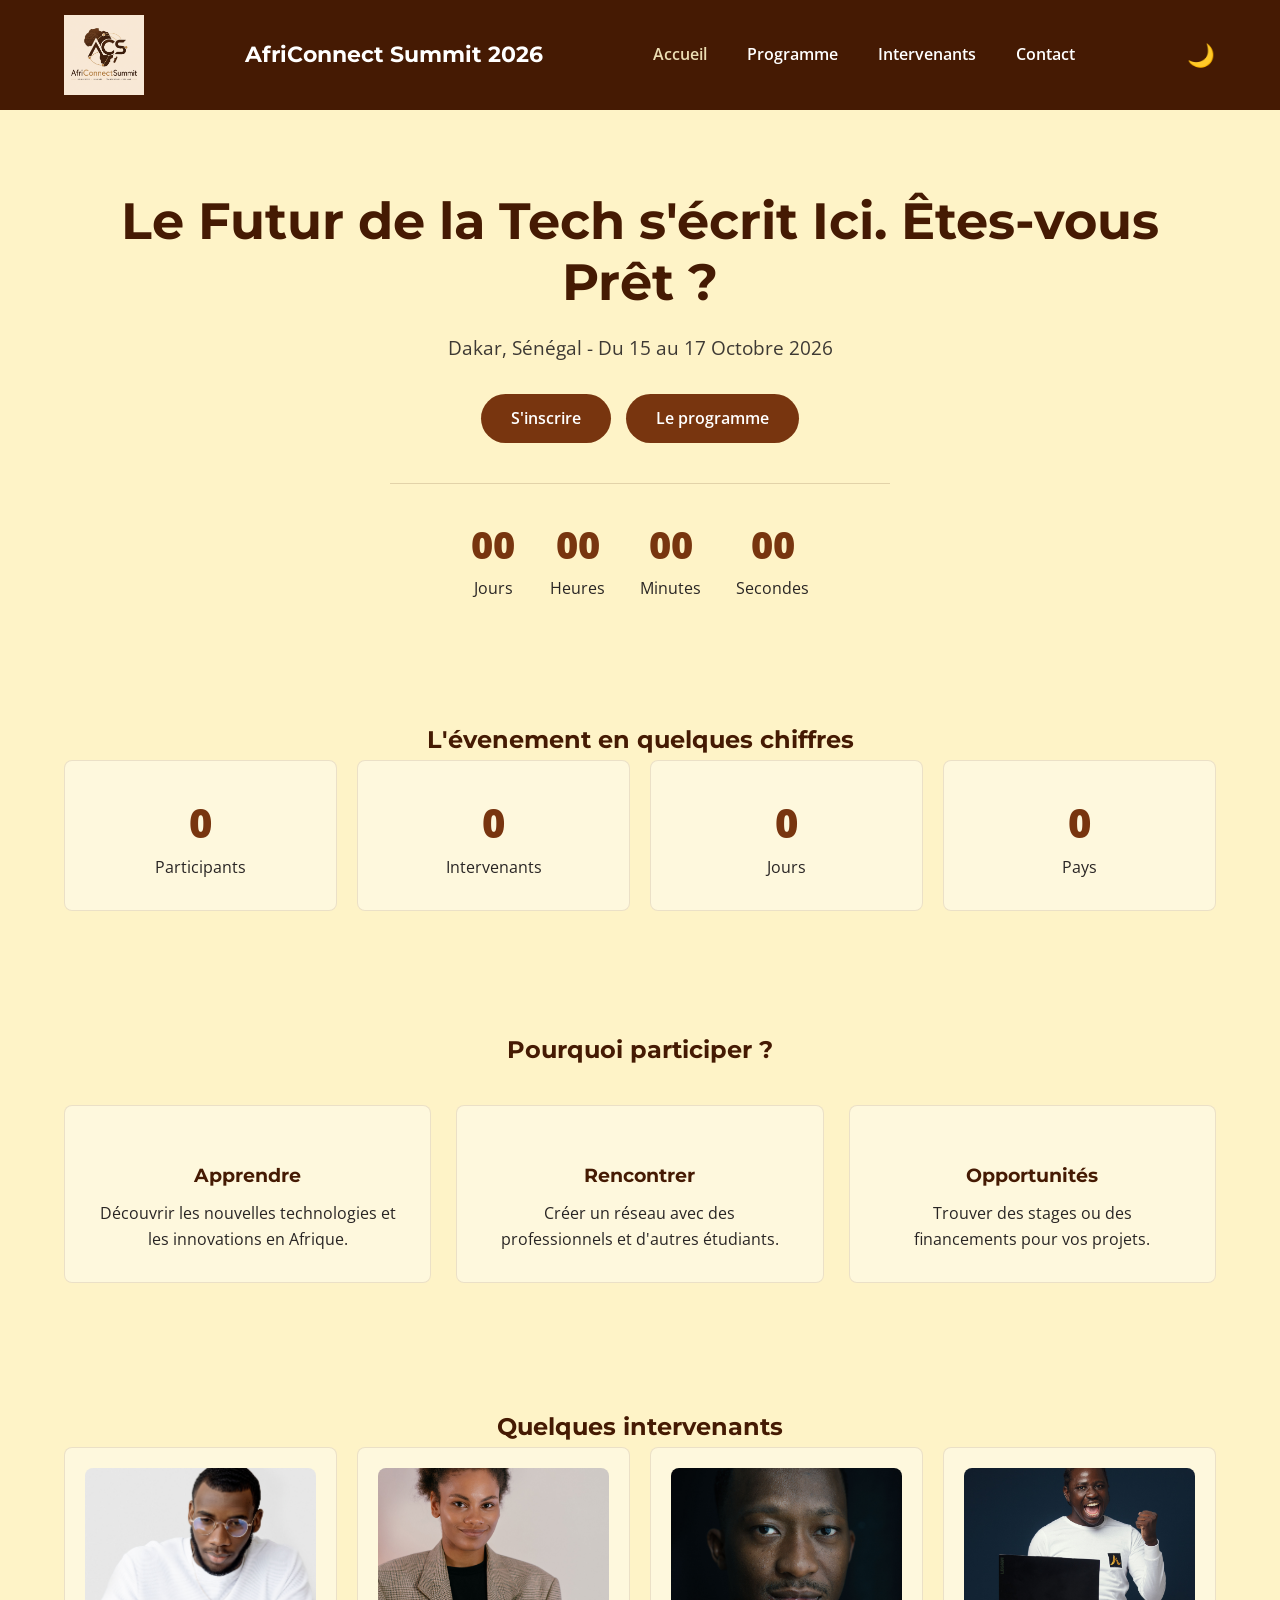
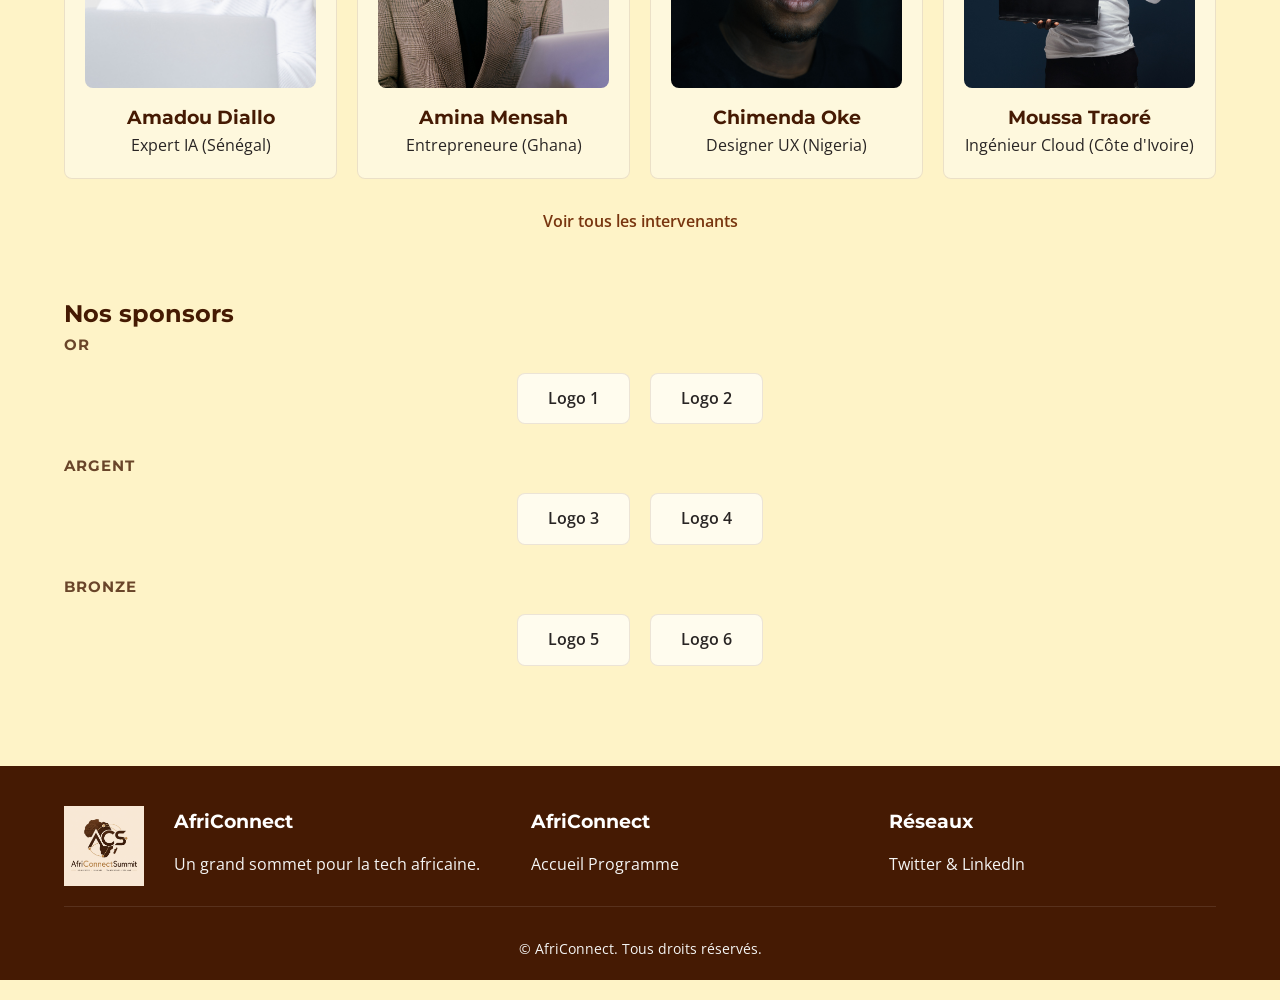
==== commit d9213f7f: "Implémentation du Dark Mode et effet dynamique de la navbar" ====
--- a/index.html
+++ b/index.html
@@ -26,7 +26,7 @@
                 </li>
             </ul>
              <div class="nav-buttons">
-                <button id="theme-toggle">mode</button>
+                <button id="theme-toggle">Mode</button>
                 <button class="hamburger">☰</button>
             </div>
         </nav>
@@ -160,8 +160,6 @@
          <p class="copy">&copy; <span id="year"></span> AfriConnect. Tous droits réservés.</p>
 
     </footer>
-
-    
-    <script src="./js/main.js"></script>
+<script src="./js/main.js"></script>
 </body>
 </html>
--- a/css/style.css
+++ b/css/style.css
@@ -14,12 +14,11 @@
 
 }
 
-[data-theme='dark'] {
+body.dark-mode {
     --couleur-fond: #1c1917;  
     --couleur-texte: #f5f5f4;    
     --couleur-primaire: #fcd34d;
-    --couleur-secondaire: #2e2a24;  
-    
+    --couleur-secondaire: #2e2a24; 
 }
 
 * {
@@ -49,13 +48,12 @@
     display: block;
 }
 
-[data-theme='dark'] h1,
-[data-theme='dark'] h2,
-[data-theme='dark'] h3,
-[data-theme='dark'] h4 {
+body.dark-mode h1,
+body.dark-mode h2,
+body.dark-mode h3,
+body.dark-mode h4 {
     color: var(--couleur-texte);
-}
-
+    }
 a {
     text-decoration: none;
     color: inherit;
@@ -78,8 +76,18 @@
     display: flex;
     justify-content: space-between;
     align-items: center;
-    flex-wrap:wrap;
-    position:relative;
+    width: 100%;
+    max-width: 1200px;
+    margin: 0 auto;
+}
+.navbar.navbar-scrolled {
+    padding-top: 10px;
+    padding-bottom: 10px;
+    background-color: var(--couleur-secondaire);
+    box-shadow: 0 10px 30px rgba(0, 0, 0, 0.2);
+}
+.navbar img {
+    object-fit: contain;
 }
 
 .Nav-logo{
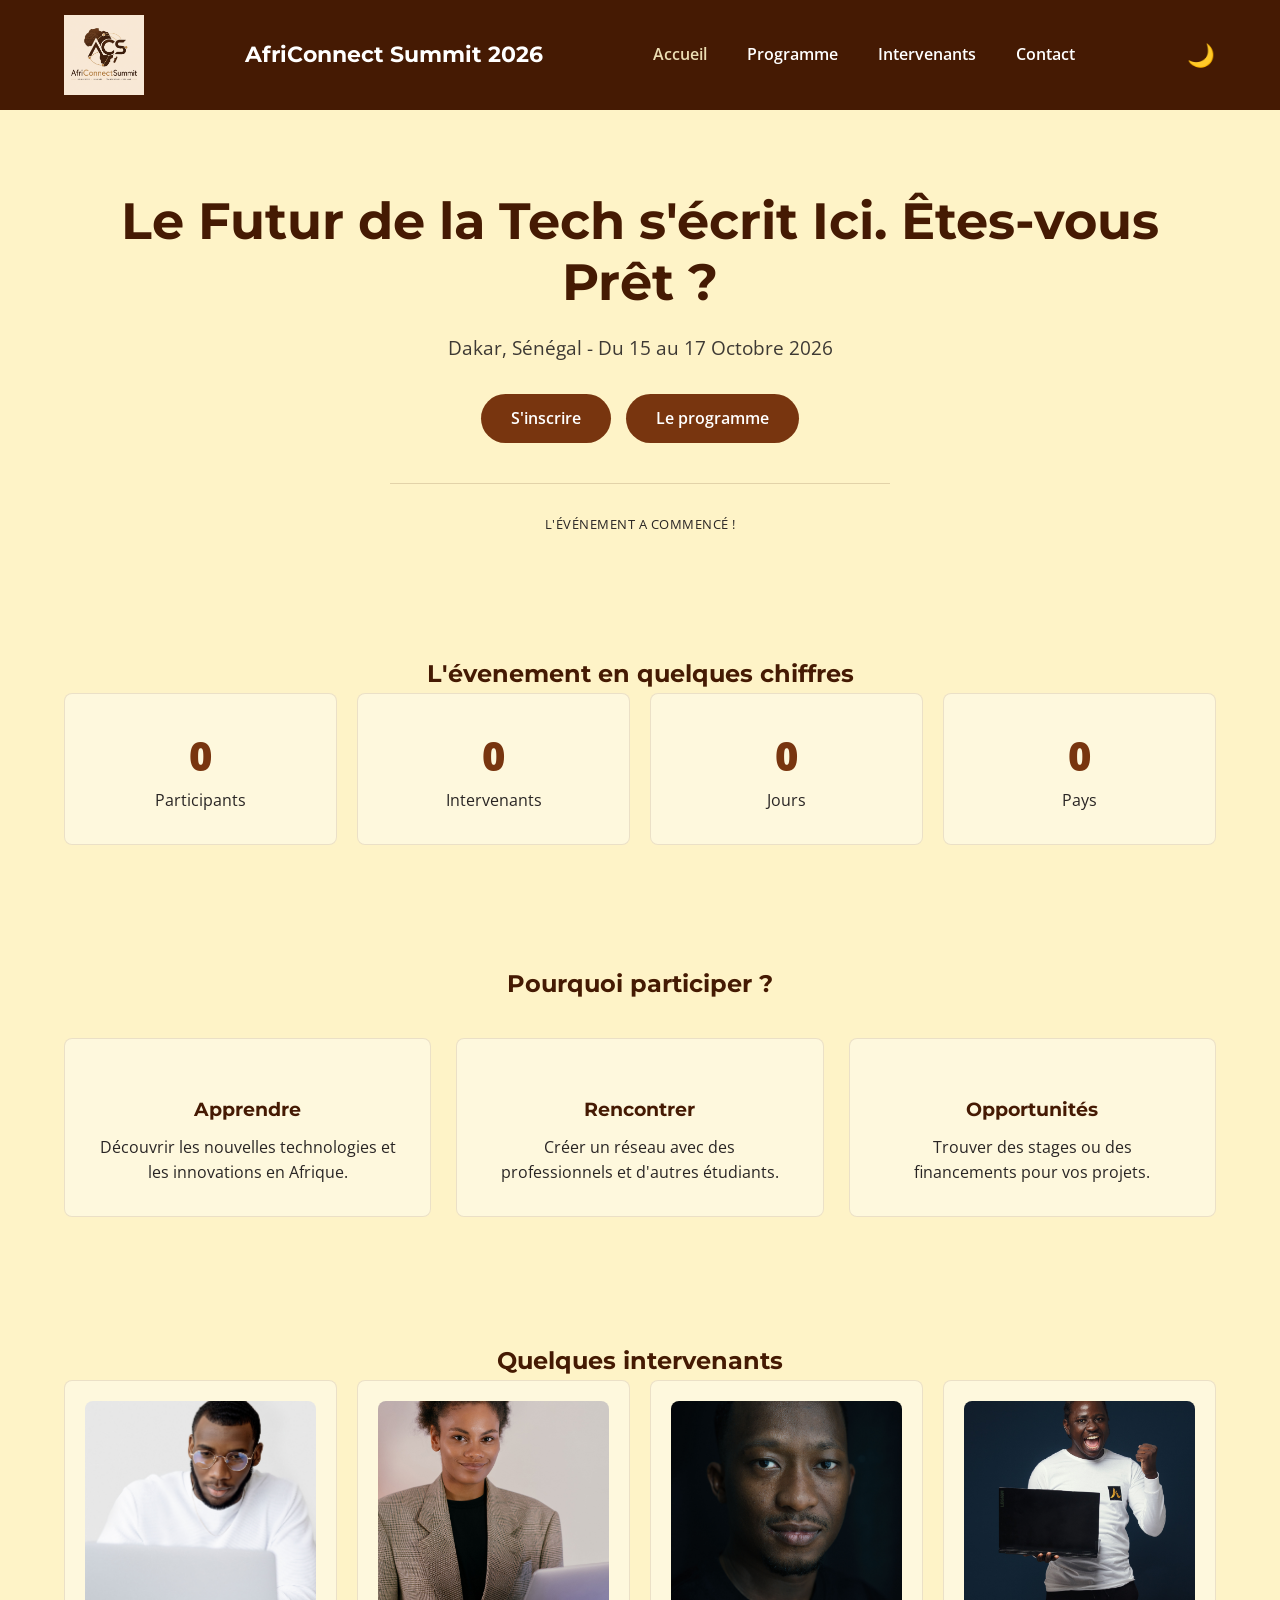
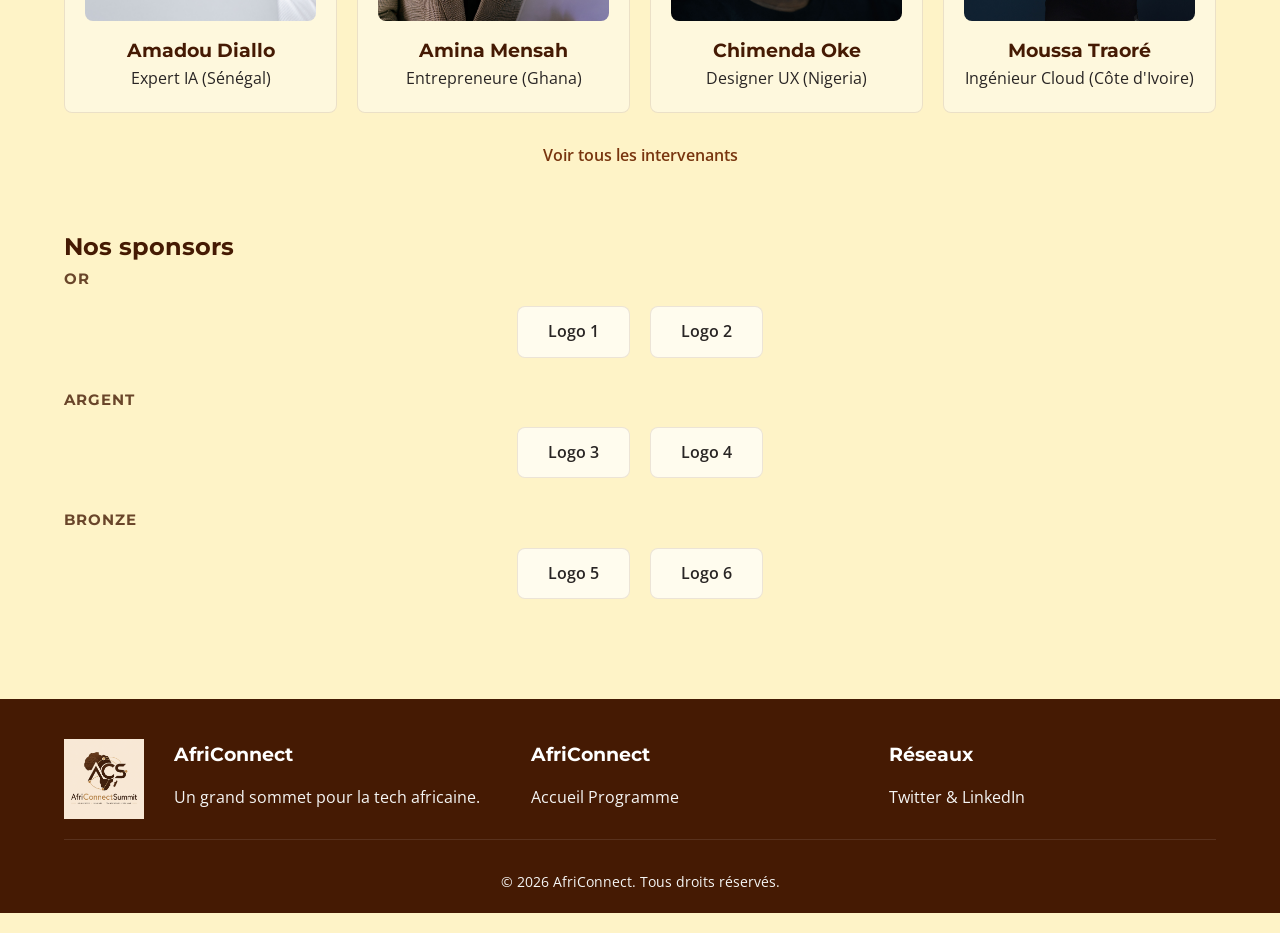
==== commit 89048f69: "Animations au scroll, onglets du programme et filtrage des intervenants" ====
--- a/index.html
+++ b/index.html
@@ -153,7 +153,7 @@
                  <h3>Réseaux</h3>
                 <p>Twitter & LinkedIn</p>
                 
-        <button id="back-to-top"></button>
+        <button id="back-to-top">↑</button>
             </div>
             
         </div>
--- a/css/style.css
+++ b/css/style.css
@@ -219,6 +219,9 @@
     font-size: 1.2rem;
     display: none;
     z-index: 999;
+    align-items: center;
+    justify-content: center;
+    line-height: 1;
 }
 
 @media (max-width: 768px) {
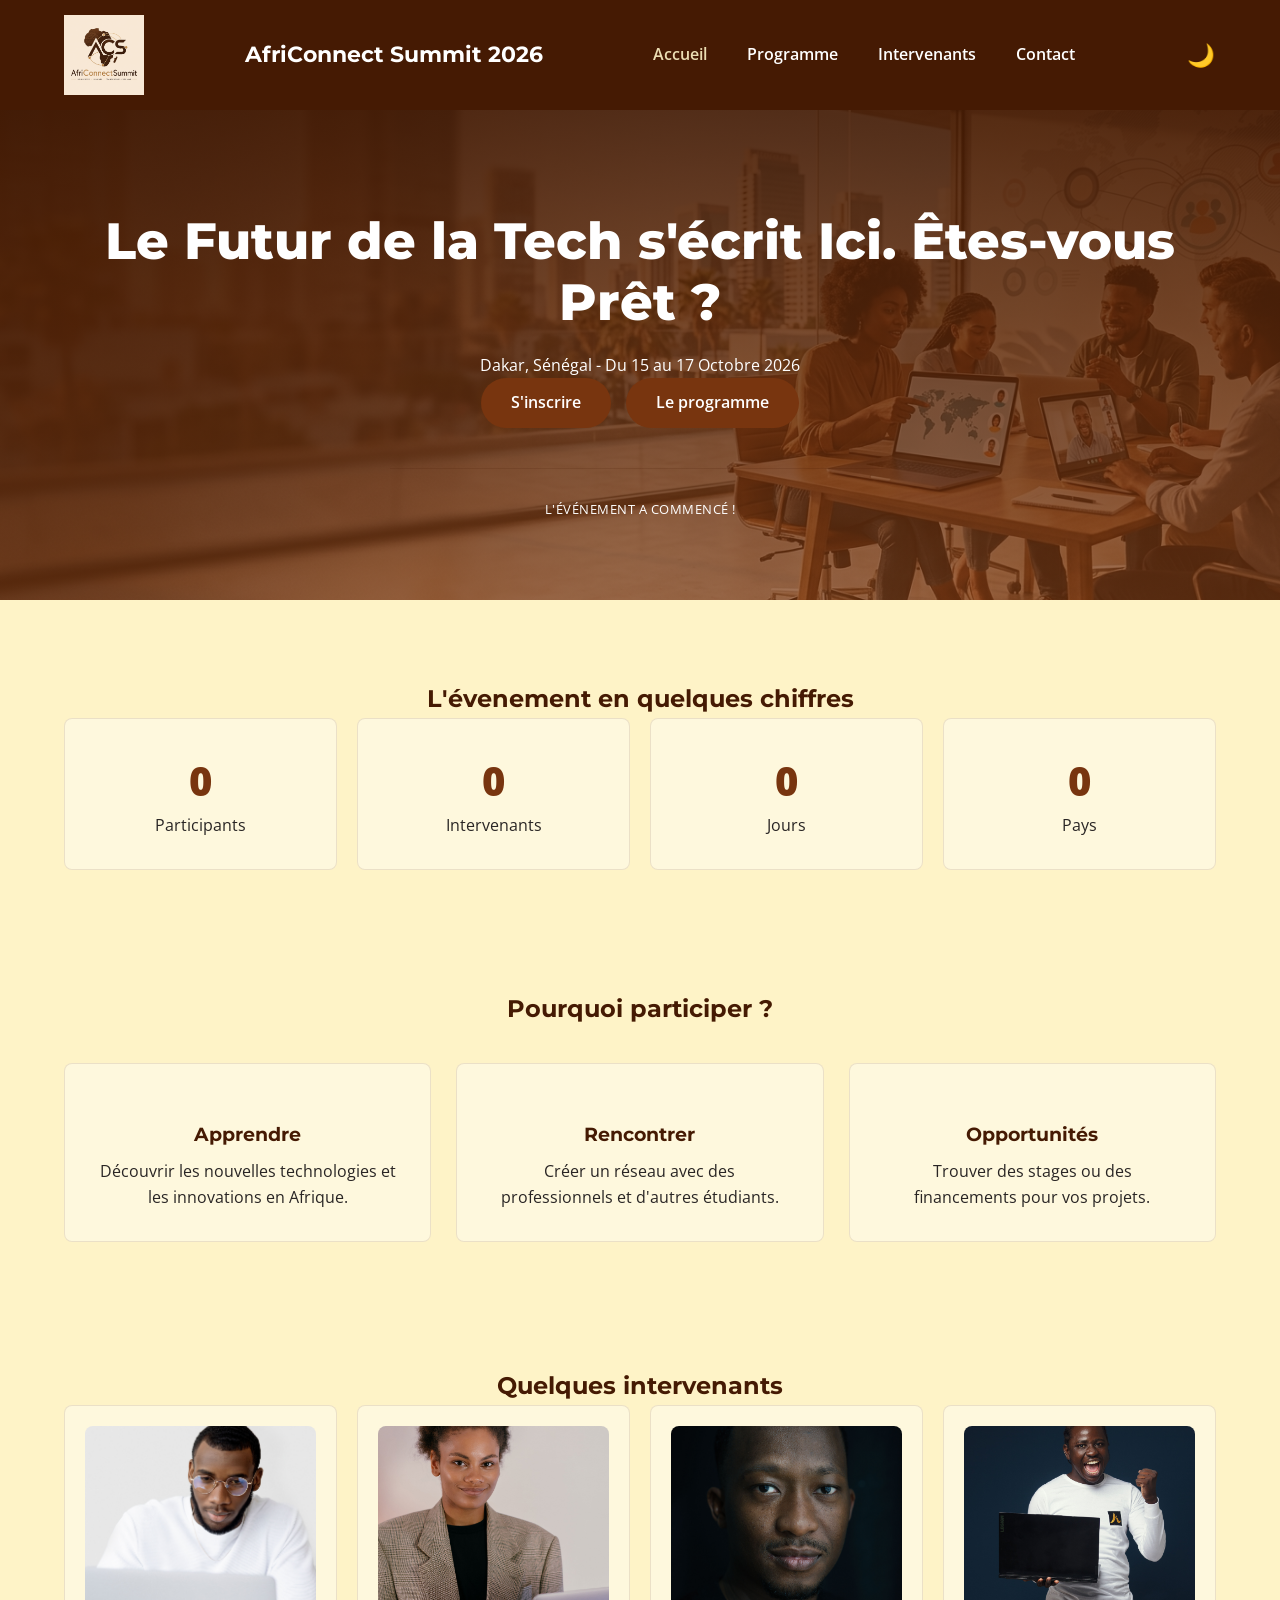
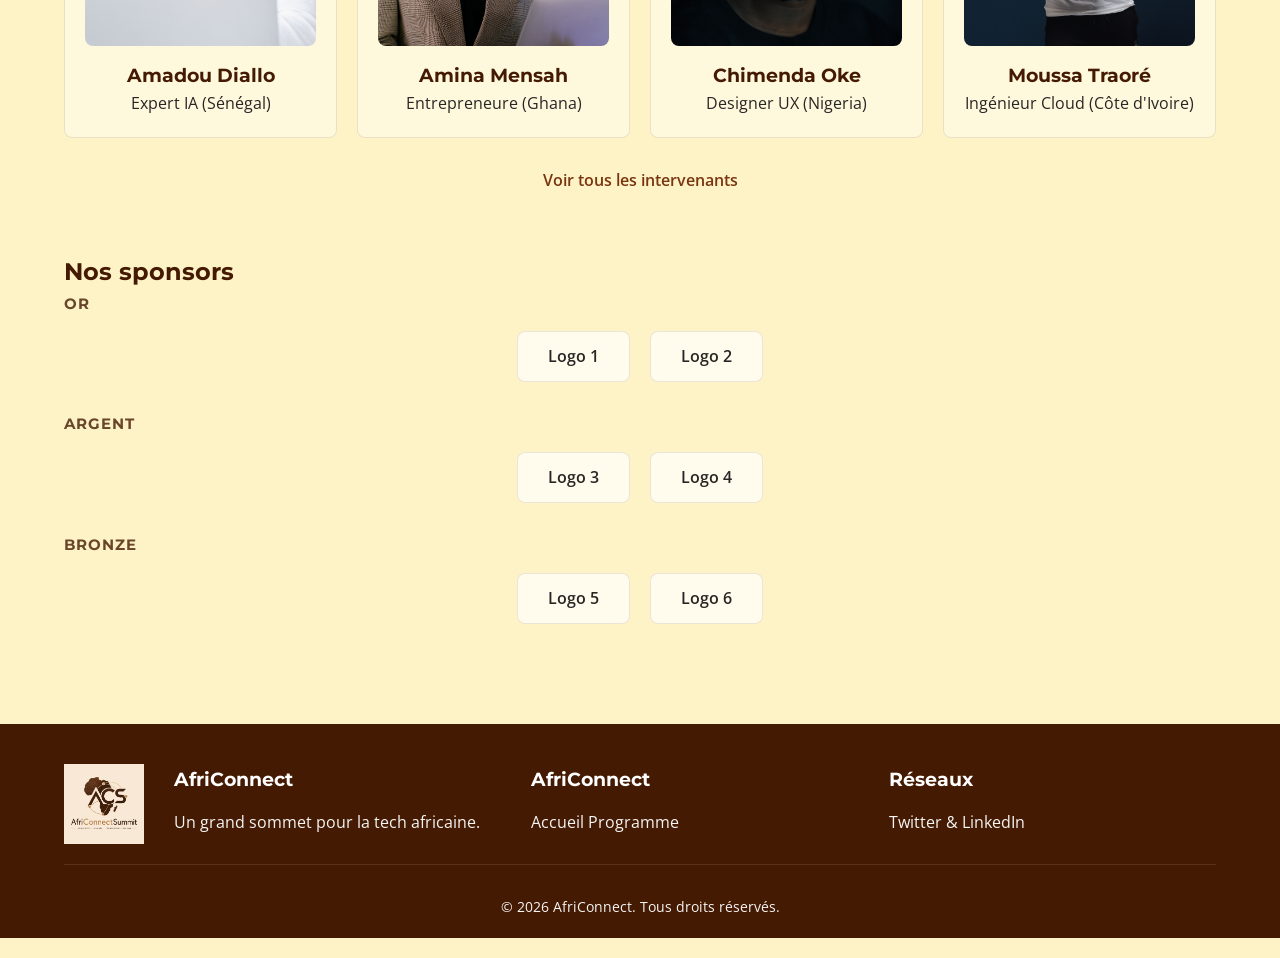
==== commit ff473287: "Validation du formulaire de contact et stylisation du Hero avec arrière-plan en dégradé" ====
--- a/index.html
+++ b/index.html
@@ -31,9 +31,7 @@
             </div>
         </nav>
     </header>
-
-    <main>
-        <section class="hero">
+ <section class="hero">
                 <h1>Le Futur de la Tech s'écrit Ici. Êtes-vous Prêt ?</h1>
                 <p class="sous-titre">Dakar, Sénégal - Du 15 au 17 Octobre 2026</p>
                 <div class="hero-buttons">
@@ -47,6 +45,8 @@
                     <div> <span id="seconde">00</span>Secondes</div>
                 </div>
         </section>
+    <main>
+       
         <section class="stats">
             <h2>L'évenement en quelques chiffres</h2>
             <div class="stats-container">
--- a/css/style.css
+++ b/css/style.css
@@ -245,22 +245,27 @@
 
 
 }
-.hero{
-    padding: 60px 0;
-    text-align: center;
-    max-width: 1200px;
-    margin: 0 auto;
-}
-.hero h1{
-    font-size: clamp(1.8rem, 4vw, 3.2rem);
+
+.hero {
+    
+    background: linear-gradient(to bottom, rgba(69, 26, 3, 0.9), rgba(120, 53, 15, 0.7)),
+    url('../images/image_arriere-plan.png') no-repeat center center;
+    background-size: cover; 
+    background-attachment: scroll;
+    padding: 100px 5% 80px 5%;
+    text-align: center;
+    width: 100vw; 
+    max-width: 100%;
+    color: #ffffff;
+}
+.hero h1, .hero .sous-titre {
+    color: #ffffff !important;
+}
+.hero h1 {
+    font-size: clamp(1.8rem, 4vw, 3.5rem);
     line-height: 1.2;
     margin-bottom: 20px;
-
-}
-.hero .sous-titre {
-    font-size: clamp(1rem, 1.5vw, 1.2rem);
-    margin-bottom: 30px;
-    opacity: 0.9;
+    font-weight: 800;
 }
  .hero-buttons{
     display: flex;
@@ -300,7 +305,7 @@
  .countdown span{
     font-size: clamp(1.6rem, 3vw, 2.5rem);
     font-weight: 800;
-    color: var(--couleur-primaire);
+    color: whitesmoke;
     display: block;
  }
 
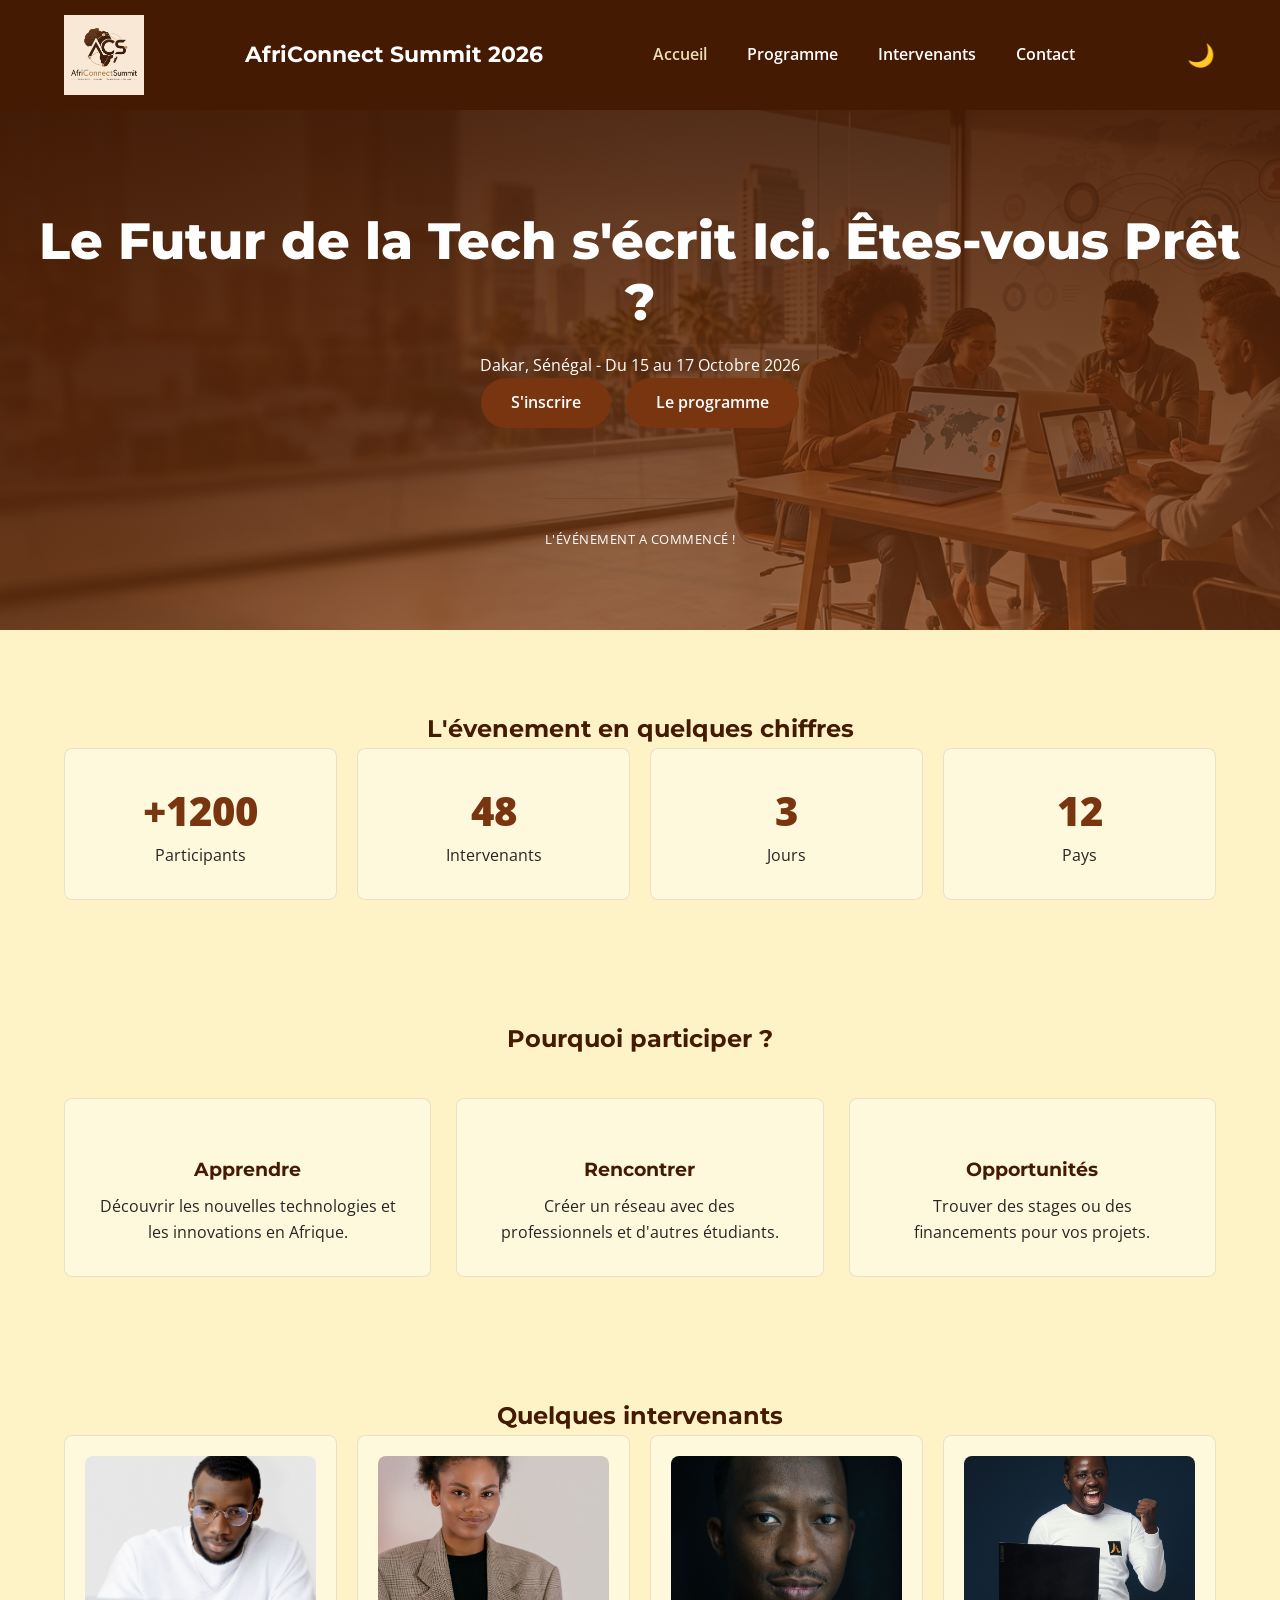
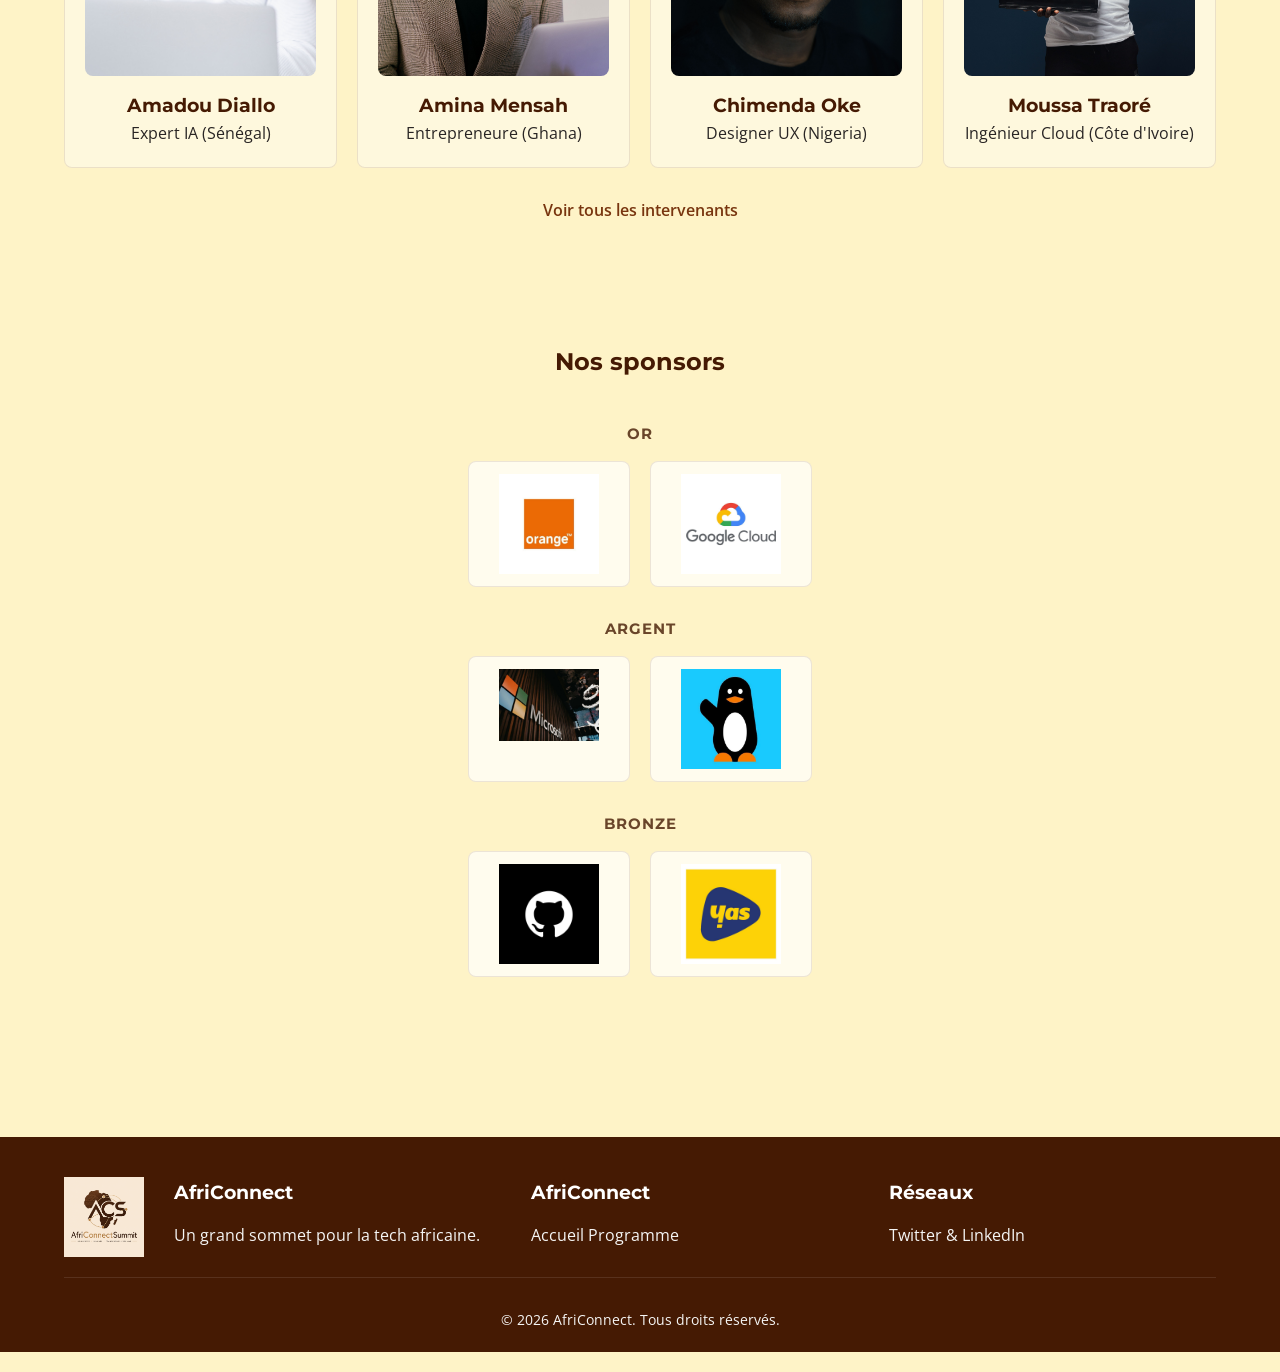
==== commit 59d49fb0: "Création du fichier README.md final et commentaire de tout le projet" ====
--- a/index.html
+++ b/index.html
@@ -7,6 +7,7 @@
 <link rel="stylesheet" href="./css/style.css">
 </head>
 <body>
+    <!-- Barre de navigation -->
     <header class="main-header">
         <nav class="navbar">
             <img src="./images/logo.png" width="80" height="80">
@@ -31,13 +32,15 @@
             </div>
         </nav>
     </header>
- <section class="hero">
+    <!-- Section principale -->
+    <section class="hero">
                 <h1>Le Futur de la Tech s'écrit Ici. Êtes-vous Prêt ?</h1>
                 <p class="sous-titre">Dakar, Sénégal - Du 15 au 17 Octobre 2026</p>
                 <div class="hero-buttons">
                     <a href="contact.html" class="btn">S'inscrire</a>
                     <a href="programme.html" class="btn">Le programme</a>
                 </div>
+                <!-- compte à rebours -->
                 <div class="countdown">
                     <div> <span id="jour">00</span>Jours</div>
                     <div> <span id="heure">00</span>Heures</div>
@@ -46,7 +49,7 @@
                 </div>
         </section>
     <main>
-       
+       <!-- chiffres clés -->
         <section class="stats">
             <h2>L'évenement en quelques chiffres</h2>
             <div class="stats-container">
@@ -68,6 +71,7 @@
                 </div>
             </div>
         </section>
+        <!-- arguments -->
         <section class="arguments">
             <h2>Pourquoi participer ?</h2>
             <div class="container-argu">
@@ -88,6 +92,7 @@
                 </article>
             </div>
         </section>
+        <!-- intervenant vedette -->
         <section class="intervenants">
             <h2>Quelques intervenants</h2>
              <div class="inter-grille">
@@ -114,25 +119,26 @@
                 </div>
                 <a href="intervenants.html" class="link-more">Voir tous les intervenants</a>
         </section>
-        <section class="sponsor">
+        <!-- sponsors -->
+        <section class="sponsors">
             <h2>Nos sponsors</h2>
             <div class="sponsor-level">
                 <h3>Or</h3>
-                <div class="logo-flex"><div>Logo 1</div><div>Logo 2</div></div>
+                <div class="logo-flex"><div><img src="./images/orange.jpg" alt="" width="100" height="100"></div><div><img src="./images/google.jpg" alt="" width="100" height="100"></div></div>
             </div>
 
              <div class="sponsor-level">
                 <h3>Argent</h3>
-                <div class="logo-flex"><div>Logo 3</div><div>Logo 4</div></div>
+                <div class="logo-flex"><div><img src="./images/microsoft.jpg" alt="" width="100" height="100"></div><div><img src="./images/wave.jpg" alt="" width="100" height="100"></div></div>
             </div>
             <div class="sponsor-level">
                 <h3>Bronze</h3>
-                <div class="logo-flex"><div>Logo 5</div><div>Logo 6</div></div>
+                <div class="logo-flex"><div><img src="./images/github.jpg" alt="" width="100" height="100"></div><div><img src="./images/yas.jpg" alt="" width="100" height="100"></div></div>
             </div>
 
         </section>
     </main>
-
+    <!-- pied de page -->
     <footer class="footer">
         <div class="grille-footer">
             <img src="./images/logo.png" width="80" height="80">
--- a/css/style.css
+++ b/css/style.css
@@ -1,19 +1,21 @@
 @import url('https://fonts.googleapis.com/css2?family=Montserrat:wght@400;700&family=Open+Sans:wght@400;600&display=swap');
+/* Déclaration des 8 variables css obligatoires */
 :root {
+    /* polices écritures */
     --police-titre: 'Montserrat',sans-serif;
     --police-corps: 'Open Sans',sans-serif;
-
+    /* couleurs principales */
     --couleur-primaire: #78350f;
     --couleur-secondaire: #451a03;
-
+    /* fond et texte */
     --couleur-fond:#fef3c7; 
     --couleur-texte: #292524;  
-    
+    /* design */
     --arrondi-composant: 8px;
     --transition-vitesse: 0.3s ease ;
 
 }
-
+/* dark mode basé sur le gris */
 body.dark-mode {
     --couleur-fond: #1c1917;  
     --couleur-texte: #f5f5f4;    
@@ -32,11 +34,11 @@
     background-color: var(--couleur-fond);
     color: var(--couleur-texte);
     line-height: 1.6;
-
+     /* Transition fluide pour le changement de thème */
     transition: background-color var(--transition-vitesse), color var(--transition-vitesse);
 
 }
-
+/* Application de la police sur tous les titres */
 h1,h2,h3,h4 {
     font-family: var(--police-titre);
     color: var(--couleur-secondaire);
@@ -47,13 +49,14 @@
     height: auto;
     display: block;
 }
-
+/* Ajustement de la couleur des titres en mode sombre */
 body.dark-mode h1,
 body.dark-mode h2,
 body.dark-mode h3,
 body.dark-mode h4 {
     color: var(--couleur-texte);
     }
+/* Nettoyage des liens et des listes */
 a {
     text-decoration: none;
     color: inherit;
@@ -62,19 +65,21 @@
 ul {
     list-style: none;
 }
+/* --- BARRE DE NAVIGATION (HEADER) --- */
 
 .main-header {
     background-color: var(--couleur-secondaire);
     color: #ffffff; 
-    position: sticky; 
+    position: sticky; /* Reste fixé en haut au défilement */
     top: 0;
     z-index: 1000;
     padding: 15px 5%;
+    width: 100%;
 }
 
 .navbar{
     display: flex;
-    justify-content: space-between;
+    justify-content: space-between;/* Espace entre le logo, les liens et les boutons */
     align-items: center;
     width: 100%;
     max-width: 1200px;
@@ -108,15 +113,16 @@
     font-weight: 600;
     padding: 5px 10px;
     transition: color var(--transition-vitesse);
-}
-
+    font-size:1rem;
+}
+/* Effet au survol et lien actif */
 .Nav-links a:hover, 
 .Nav-links a.active {
-    color: var(--couleur-fond); 
+    color: var(--couleur-fond); /* Devient marron chaud au survol */
     opacity: 0.9;
 }
 
-
+/* Boutons d'actions de la navbar */
 .nav-buttons {
     display: flex;
     align-items: center;
@@ -169,12 +175,13 @@
     padding: 40px 5% 20px;
     background-color: var(--couleur-secondaire);
     color: #f5f5f4;
+    width: 100%;
 }
 
 .grille-footer{
     display: flex;
     justify-content: space-between;
-    flex-wrap: wrap;
+    flex-wrap: wrap;/* Permet de passer à la ligne sur petit écran */
     gap: 30px;
     margin-bottom: 30px;
     border-bottom: 1px solid rgba(255, 255, 255, 0.1);
@@ -183,7 +190,7 @@
 
 .grille-footer div {
     flex: 1;
-    min-width: 200px;
+    min-width: 200px;/* Évite que les colonnes soient trop écrasées */
 }
 
 .footer h3 {
@@ -223,44 +230,114 @@
     justify-content: center;
     line-height: 1;
 }
-
-@media (max-width: 768px) {
-    .Nav-links {
-        display: none; 
-    }
+/* --- ADAPTABILITÉ MOBILE (RESPONSIVE) --- */
+@media (max-width:375px){
+    .navbar{
+        padding: 0;
+    }
+    .navbar img{
+        width:45px;
+        height:45px;
+    }
+    .Nav-logo{
+        font-size:0.8rem;
+    }
+    .nav-buttons{
+        gap:5px;
+    }
+    #theme-toggle{
+        width:25px;
+        height:25px;
+    }
+    .hamburger{
+        font-size:1.4rem;
+    }
+}
+@media (max-width:768px){
+    .Nav-logo{
+        font-size:1rem;
+    }
+    .Nav-links{
+        display:none;
+        flex-direction:column;
+        position:absolute;
+        top:80px;
+        left:0;
+        width:100%;
+        background:var(--couleur-secondaire);
+        padding:20px;
+        text-align:center;
+    }
+    .Nav-links.active{
+        display:flex;
+    }
+    .Nav-links a{
+        font-size:1rem;
+        padding:10px 0;
+    }
+    .hamburger{
+        display:block;
+    }
+      .grille-footer{
+        flex-direction:column;
+        text-align:center;
+        align-items:center;
+    }
+    .grille-footer div{
+        width:100%;
+    }
+    } 
+  
     
-    .hamburger {
-        display: block; 
-    }
-
-  .grille-footer{
-    flex-direction:column;
-    text-align:center;
-    align-items:center;
-}
-
-.grille-footer div{
-    width:100%;
-}
-
-
-}
-
-.hero {
-    
+
+@media (max-width:991px){
+    .navbar{
+        justify-content: space-between;
+    }
+    .Nav-logo{
+        font-size:1.1rem;
+    }
+    .Nav-links{
+        display:none;
+        flex-direction:column;
+        position:absolute;
+        top:90px;
+        left:0;
+        width:100%;
+        background:var(--couleur-secondaire);
+        padding:20px;
+        text-align:center;
+    }
+    .Nav-links.active{
+        display:flex;
+    }
+    .hamburger{
+        display:block;
+    }
+
+}
+.hero{
     background: linear-gradient(to bottom, rgba(69, 26, 3, 0.9), rgba(120, 53, 15, 0.7)),
     url('../images/image_arriere-plan.png') no-repeat center center;
-    background-size: cover; 
+     background-size: cover; 
     background-attachment: scroll;
-    padding: 100px 5% 80px 5%;
-    text-align: center;
-    width: 100vw; 
+    width: 100%; 
     max-width: 100%;
-    color: #ffffff;
-}
-.hero h1, .hero .sous-titre {
+    padding: 100px 20px 80px 20px;
+    text-align: center;
+    color: #ffffff; 
+    display: flex;
+    flex-direction: column;
+    justify-content: center;
+    align-items: center;
+}
+.hero h1, 
+.hero .sous-titre { 
     color: #ffffff !important;
-}
+    text-align: center; 
+    width: 100%;        
+}
+
 .hero h1 {
     font-size: clamp(1.8rem, 4vw, 3.5rem);
     line-height: 1.2;
@@ -321,6 +398,7 @@
     max-width: 1200px;
     margin: 0 auto;
  }
+ /* Bento Grid pour les statistiques ou arguments */
  .stats-container{
     display: grid;
     grid-template-columns: repeat(auto-fit, minmax(200px, 1fr));
@@ -365,7 +443,7 @@
     padding: 30px;
     transition: transform var(--transition-vitesse);
 }
-.partie-article{
+.partie-article:hover{
     transform: translateY(-5px);
 }
 
@@ -413,7 +491,7 @@
 .link-more:hover{
     text-decoration: underline;
 }
-
+/* --- SECTION SPONSORS (Flexbox Centré) --- */
 .sponsors{
     padding: 60px 0;
     max-width: 1200px;
@@ -424,6 +502,7 @@
 .sponsors h2{
     margin-bottom: 40px;
 }
+/* Sponsors Flexbox */
 .sponsor-level{
     margin-bottom: 30px;
 }
@@ -447,6 +526,7 @@
     border-radius: var(--arrondi-composant);
     font-weight: 600;
 }
+/* --- EN-TÊTE COMMUN DES PAGES INTÉRIEURES --- */
 .Titre{
    padding: 60px 0;
    max-width: 1200px;
@@ -469,13 +549,13 @@
     color:  var(--couleur-primaire);
     font-weight: 600;
 }
-
+/* --- DESIGN DE LA PAGE : PROGRAMME --- */
 .programme{
     padding: 30px 0;
    max-width: 1200px;
    margin: 0 auto;
 }
-
+/* Barrettes d'onglets (Flexbox) */
 .tabs{
     display: flex;
     justify-content: center;
@@ -499,13 +579,15 @@
     color: #ffffff;
     border-color: var(--couleur-primaire);
 }
+/* Gestion de l'affichage des panneaux (en attendant le JS) */
 .panel{
-    display: none;
+    display: none;/* Masqué par défaut */ 
 }
 
 .panel.active{
-    display: block;
-}
+    display: block; /* Seul le panneau actif s'affiche */
+}
+/* Style des tableaux  */
 table {
     width: 100%;
     border-collapse: collapse; /* Supprime les doubles bordures */
@@ -530,9 +612,9 @@
 
 
 tr:nth-child(even) {
-    background-color: rgba(255, 255, 255, 0.3); 
-}
-
+    background-color: rgba(255, 255, 255, 0.3); /* Effet zébré simple */
+}
+/* Grille des Thématiques (CSS Grid) */
 .theme{
     padding: 40px 0;
     text-align: center;
@@ -559,7 +641,7 @@
     margin-bottom: 10px;
     font-size: 1.2rem;
 }
-
+/* ---  DESIGN DE LA PAGE : INTERVENANTS --- */
 .filtre{
     display: flex;
     justify-content: center;
@@ -586,6 +668,7 @@
     background-color: var(--couleur-secondaire);
     color: #ffffff;
 }
+/* Grille complète des 9 intervenants obligatoires */
 .intervenants-liste{
     max-width: 1200px;
     margin: 0 auto 50px auto;
@@ -612,15 +695,17 @@
 .grille-intervenants .intervenant-card img {
     width: 100%;
     height: 240px;
-    object-fit: var(--arrondi-composant);
+    object-fit: cover;
+    border-radius: var(--arrondi-composant);
     margin-bottom: 15px;
 }
-
+/* --- DESIGN DE LA PAGE : CONTACT & FAQ --- */
 .contact{
     max-width: 1200px;
     margin: 0 auto;
     padding: 20px 0;
 }
+/* Structure à deux colonnes (Flexbox) */
 
 .forme-container{
     display: flex;
@@ -650,7 +735,7 @@
     margin-bottom: 20px;
     font-size: 1.4rem;
 }
-
+/* Champs du formulaire d'examen */
 #forme label{
     display: block;
     margin-top: 15px;
@@ -676,6 +761,7 @@
     border-color: var(--couleur-primaire);
     box-shadow: 0 0 0 3px rgba(120, 53, 15, 0.1);
 }
+/* Zone d'erreur pour le futur script JS */
 .erreur{
     color: #dc2626;
     font-size: 0.85rem;
@@ -763,26 +849,26 @@
 .faq-item input[type="checkbox"]:checked ~ label::after {
     transform: rotate(180deg);
 }
-
+/* --- RESPONSIVE ADAPTATION DES PAGES INTERNES --- */
 @media (max-width: 991px) {
-    .form-container {
-    flex-direction: column; 
+    .forme-container {
+    flex-direction: column; /* Aligne le formulaire et les infos verticalement */
     }
 }
 
 @media (max-width: 600px) {
     table {
         display: block;
-        overflow-x: auto; 
-    }
-}
-
-
-
-
-
-
-
-
-
-
+        overflow-x: auto; /* Permet au tableau de glisser proprement sans casser l'écran */
+    }
+}
+
+
+
+
+
+
+
+
+
+
